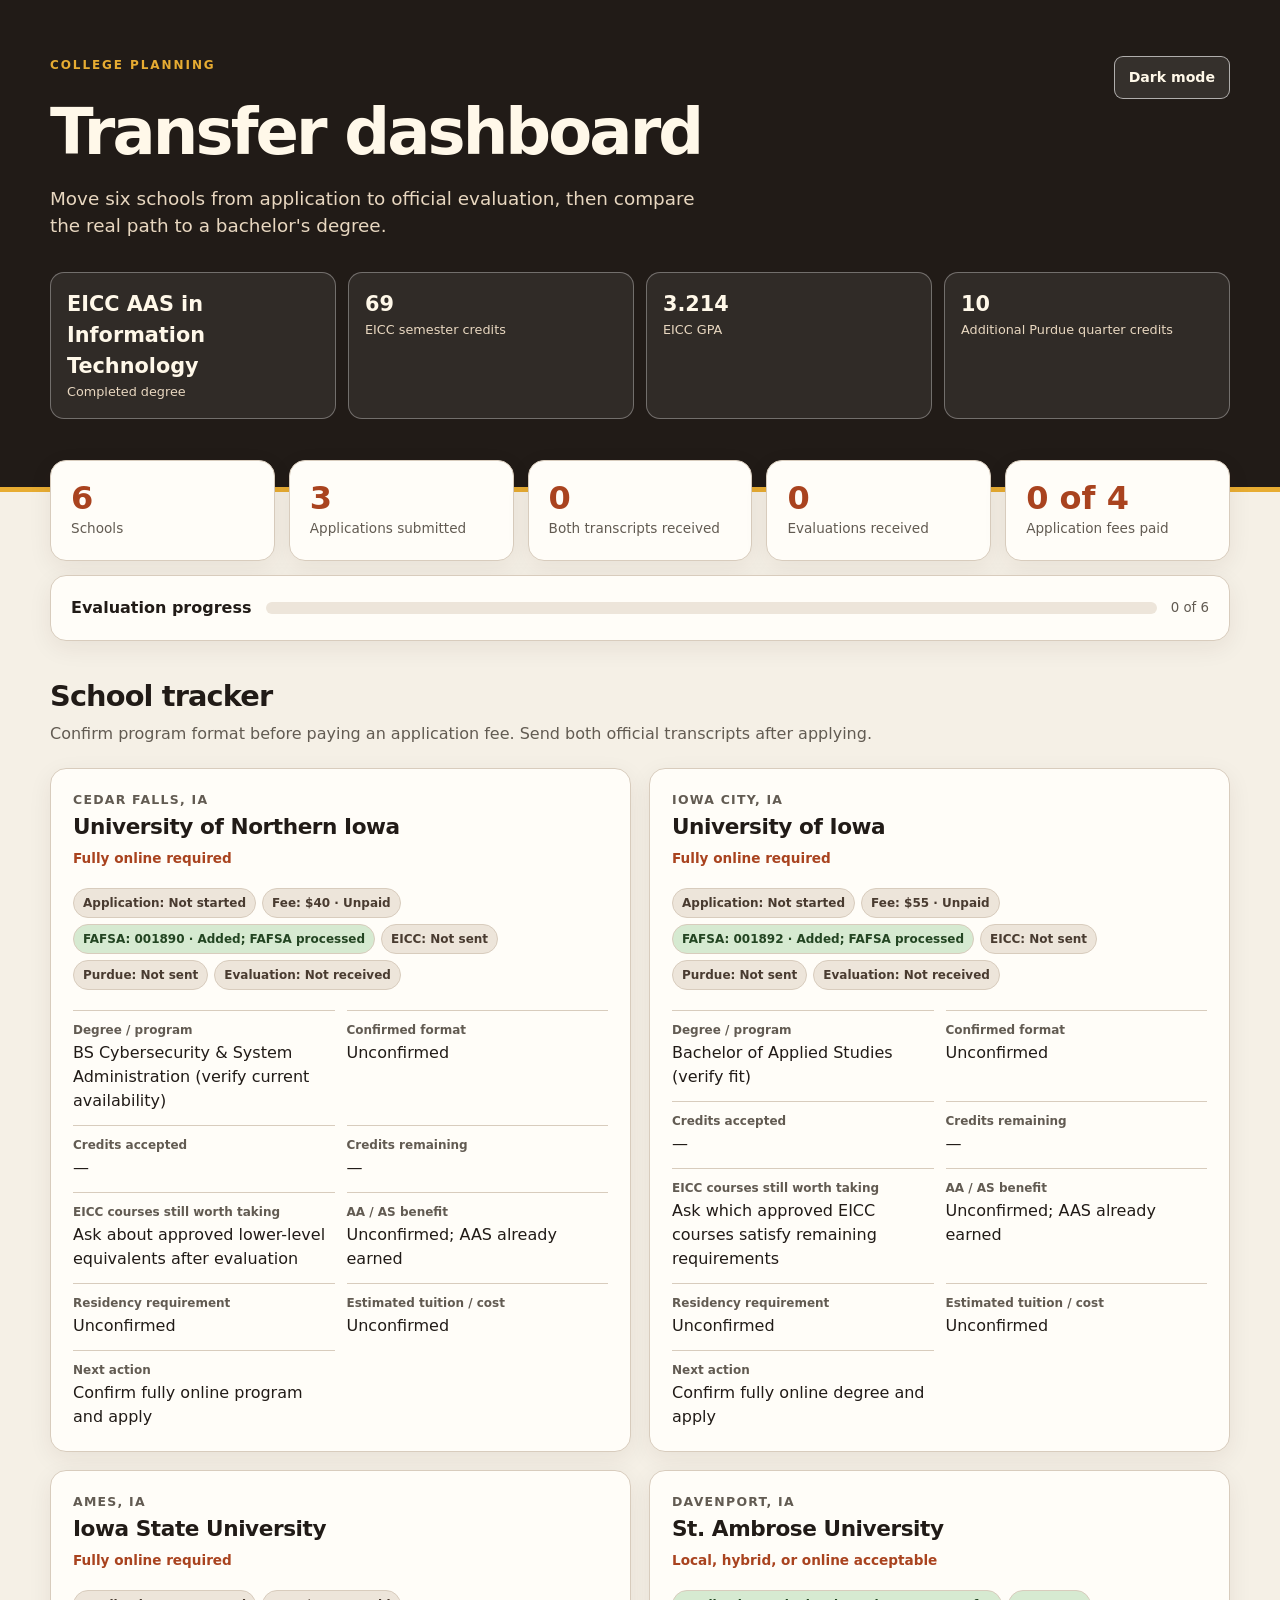
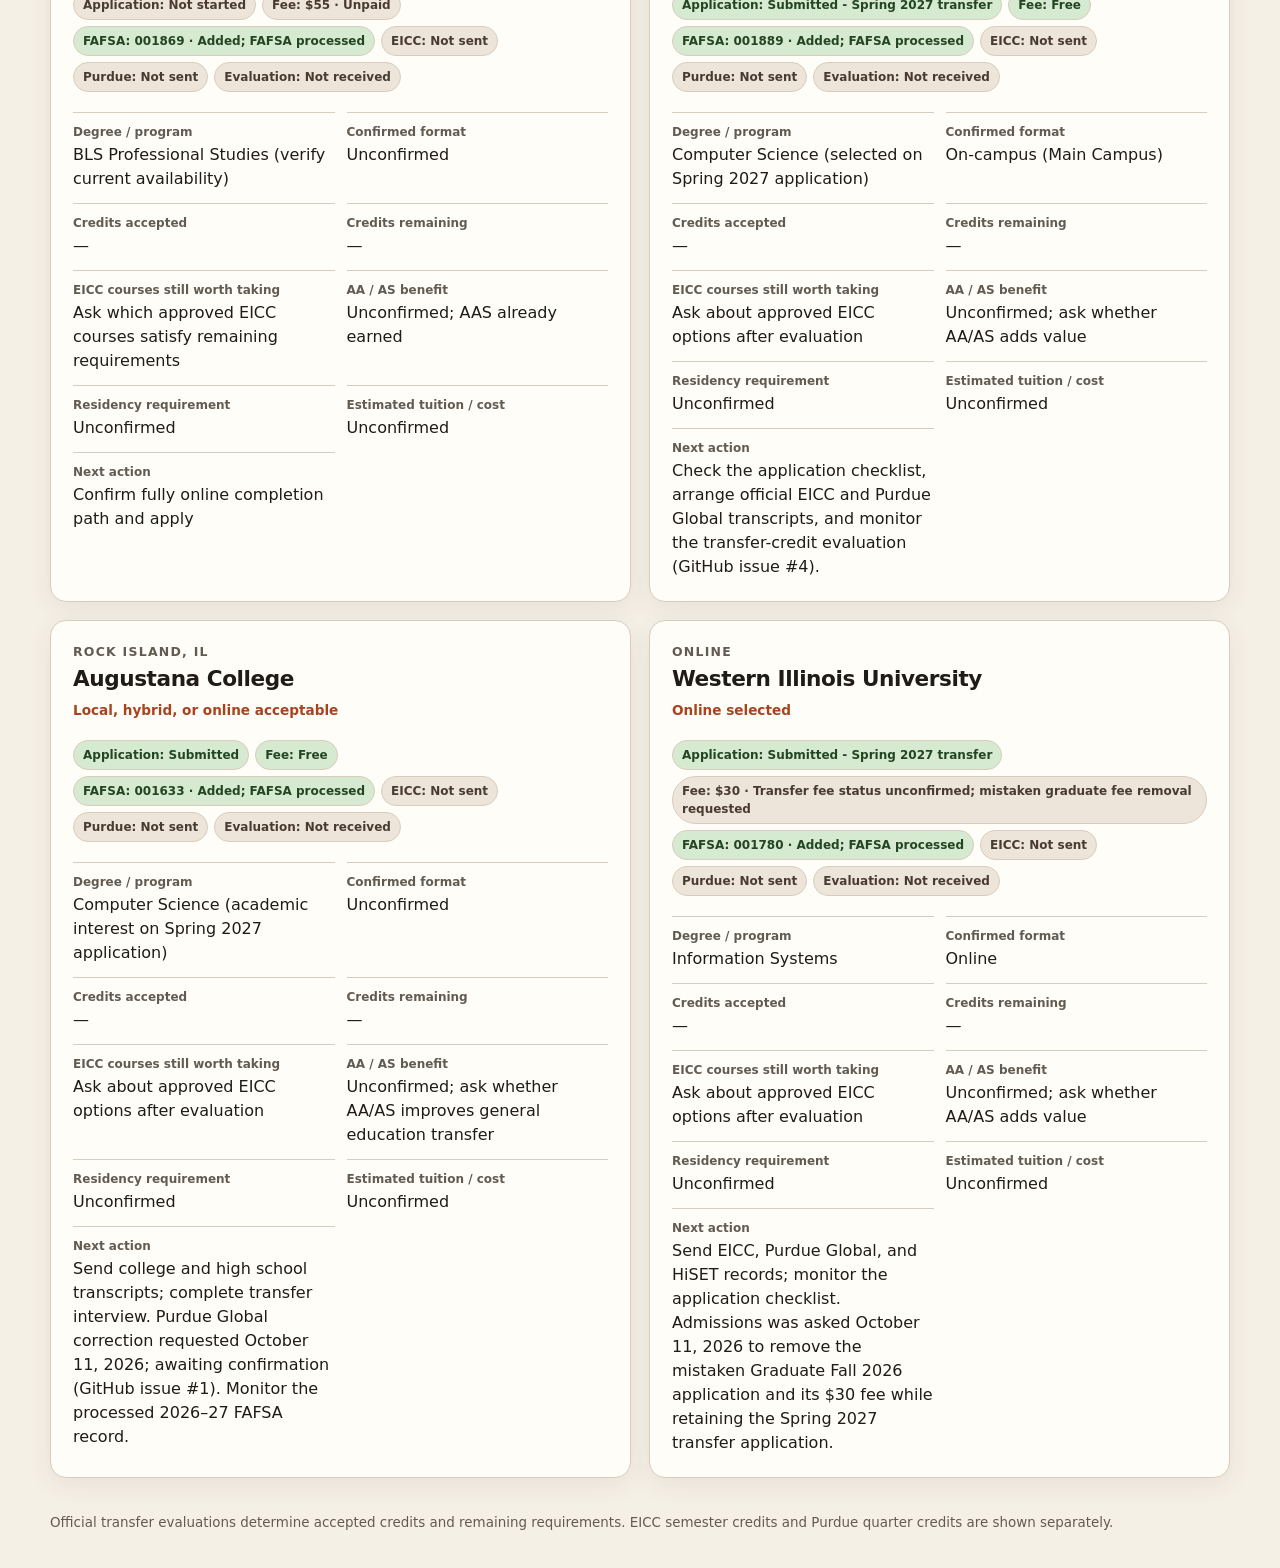
==== index.html @ b8892262 "Show every processed FAFSA badge as complete" ====
<!doctype html>
<html lang="en">
<head>
  <meta charset="utf-8">
  <meta name="viewport" content="width=device-width, initial-scale=1">
  <meta name="theme-color" content="#211b17">
  <title>College Transfer Dashboard</title>
  <script>
    try {
      const savedTheme = localStorage.getItem("college-transfer-theme");
      const dark = savedTheme ? savedTheme === "dark" : matchMedia("(prefers-color-scheme: dark)").matches;
      document.documentElement.dataset.theme = dark ? "dark" : "light";
    } catch {
      document.documentElement.dataset.theme = matchMedia("(prefers-color-scheme: dark)").matches ? "dark" : "light";
    }
  </script>
  <link rel="stylesheet" href="style.css?v=fafsa-status-1">
  <script src="app.js?v=processed-fafsa-badges-3" defer></script>
</head>
<body>
  <header class="hero">
    <div class="wrap">
      <div class="hero-top"><p class="eyebrow">College planning</p><button id="theme-toggle" class="theme-toggle" type="button" aria-label="Switch to dark mode" aria-pressed="false">Dark mode</button></div>
      <h1>Transfer dashboard</h1>
      <p class="lead">Move six schools from application to official evaluation, then compare the real path to a bachelor's degree.</p>
      <div class="baseline" id="baseline"></div>
    </div>
  </header>
  <main class="wrap">
    <section class="summary" aria-label="Progress summary" id="summary"></section>
    <section class="toolbar" aria-label="Dashboard controls">
      <div><h2>School tracker</h2><p>Confirm program format before paying an application fee. Send both official transcripts after applying.</p></div>
    </section>
    <div id="schools" class="schools" aria-live="polite"></div>
    <footer>Official transfer evaluations determine accepted credits and remaining requirements. EICC semester credits and Purdue quarter credits are shown separately.</footer>
  </main>
</body>
</html>
---- style.css ----
:root{
  font-family:Inter,ui-sans-serif,system-ui,-apple-system,BlinkMacSystemFont,"Segoe UI",sans-serif;
  line-height:1.5;color-scheme:light;
  --page:#f5f0e6;--surface:#fffdf8;--ink:#211b17;--muted:#625b52;--line:#d8ccbd;
  --hero:#211b17;--hero-text:#fff8e9;--hero-muted:#e8d7c0;
  --accent:#a9431f;--accent-text:#fff;--highlight:#e7ac32;
  --badge:#ede5da;--badge-text:#493b30;--done:#d6ead1;--done-text:#234522;
  --shadow:0 7px 24px #35211112;
  background:var(--page);color:var(--ink)
}
html[data-theme="dark"]{
  color-scheme:dark;
  --page:#171411;--surface:#28221c;--ink:#fff2db;--muted:#d2bfa5;--line:#5a4939;
  --hero:#100e0c;--hero-text:#fff3d9;--hero-muted:#e2c9a5;
  --accent:#f0a04e;--accent-text:#1b120b;--highlight:#ffc650;
  --badge:#4a3b2e;--badge-text:#f5ddbd;--done:#375535;--done-text:#e3f9d6;
  --shadow:0 7px 24px #0005
}
*{box-sizing:border-box}
body{margin:0}
.wrap{width:min(1180px,calc(100% - 40px));margin:auto}
.hero{background:var(--hero);color:var(--hero-text);padding:56px 0 68px;border-bottom:5px solid var(--highlight)}
.hero-top{display:flex;align-items:start;justify-content:space-between;gap:16px}
.eyebrow{text-transform:uppercase;letter-spacing:.16em;font-size:.75rem;font-weight:800;color:var(--highlight);margin:0 0 10px}
h1{font-size:clamp(2.4rem,5vw,4.3rem);line-height:1.05;letter-spacing:-.045em;margin:0}
.lead{max-width:680px;font-size:1.15rem;color:var(--hero-muted)}
.baseline{display:grid;grid-template-columns:repeat(4,1fr);gap:12px;margin-top:32px}
.baseline>div{border:1px solid #ffffff52;border-radius:14px;padding:16px;background:#ffffff12}
.baseline strong,.baseline span{display:block}
.baseline strong{font-size:1.3rem}
.baseline span{font-size:.8rem;color:var(--hero-muted)}
button{border:0;border-radius:9px;background:var(--accent);color:var(--accent-text);padding:10px 14px;font:inherit;font-size:.88rem;font-weight:700;cursor:pointer}
button:hover{filter:brightness(1.12)}
button:focus-visible{outline:3px solid var(--highlight);outline-offset:3px}
.theme-toggle{border:1px solid #ffffff9c;background:#ffffff18;color:var(--hero-text);white-space:nowrap}
.summary{display:grid;grid-template-columns:repeat(5,1fr);gap:14px;margin:-32px 0 34px;position:relative}
.stat,.progress,.card{background:var(--surface);border:1px solid var(--line);border-radius:16px;box-shadow:var(--shadow)}
.stat,.progress{padding:20px}
.stat strong{display:block;font-size:2rem;line-height:1.1;color:var(--accent)}
.stat span{font-size:.85rem;color:var(--muted)}
.progress{grid-column:1/-1;display:flex;gap:14px;align-items:center}
.progress>span{font-weight:700;white-space:nowrap}
.progress div{flex:1;height:12px;border-radius:99px;background:var(--badge);overflow:hidden}
.progress i{display:block;height:100%;background:var(--accent);border-radius:99px}
.progress small{color:var(--muted)}
.toolbar{margin-bottom:22px}
h2{font-size:1.8rem;letter-spacing:-.03em;margin:0}
.toolbar p{color:var(--muted);margin:4px 0 0}
.schools{display:grid;grid-template-columns:repeat(2,minmax(0,1fr));gap:18px}
.card{padding:22px;min-width:0}
.location{font-size:.78rem;text-transform:uppercase;letter-spacing:.1em;color:var(--muted);font-weight:800;margin:0 0 4px}
h3{font-size:1.35rem;line-height:1.2;margin:0;letter-spacing:-.02em}
.requirement{color:var(--accent);font-weight:800;font-size:.85rem;margin:8px 0 0}
.badges{display:flex;flex-wrap:wrap;gap:6px;margin:20px 0}
.badge{border-radius:99px;padding:5px 9px;font-size:.75rem;font-weight:700;border:1px solid var(--line)}
.badge.pending{background:var(--badge);color:var(--badge-text)}
.badge.done{background:var(--done);color:var(--done-text)}
.details{display:grid;grid-template-columns:repeat(2,minmax(0,1fr));gap:12px;margin:0}
.details div{min-width:0;border-top:1px solid var(--line);padding-top:10px}
dt{font-size:.75rem;color:var(--muted);font-weight:700}
dd{margin:2px 0 0;overflow-wrap:anywhere}
footer{padding:35px 0;color:var(--muted);font-size:.84rem}
@media(max-width:800px){.baseline,.summary{grid-template-columns:repeat(2,1fr)}.schools{grid-template-columns:1fr}}
@media(max-width:520px){.wrap{width:min(100% - 28px,1180px)}.hero{padding:40px 0 60px}.baseline,.details{grid-template-columns:1fr 1fr}.baseline>div{padding:12px}.baseline strong{font-size:1rem}.progress{flex-wrap:wrap}.progress div{flex-basis:100%;order:2}.stat{padding:14px}}
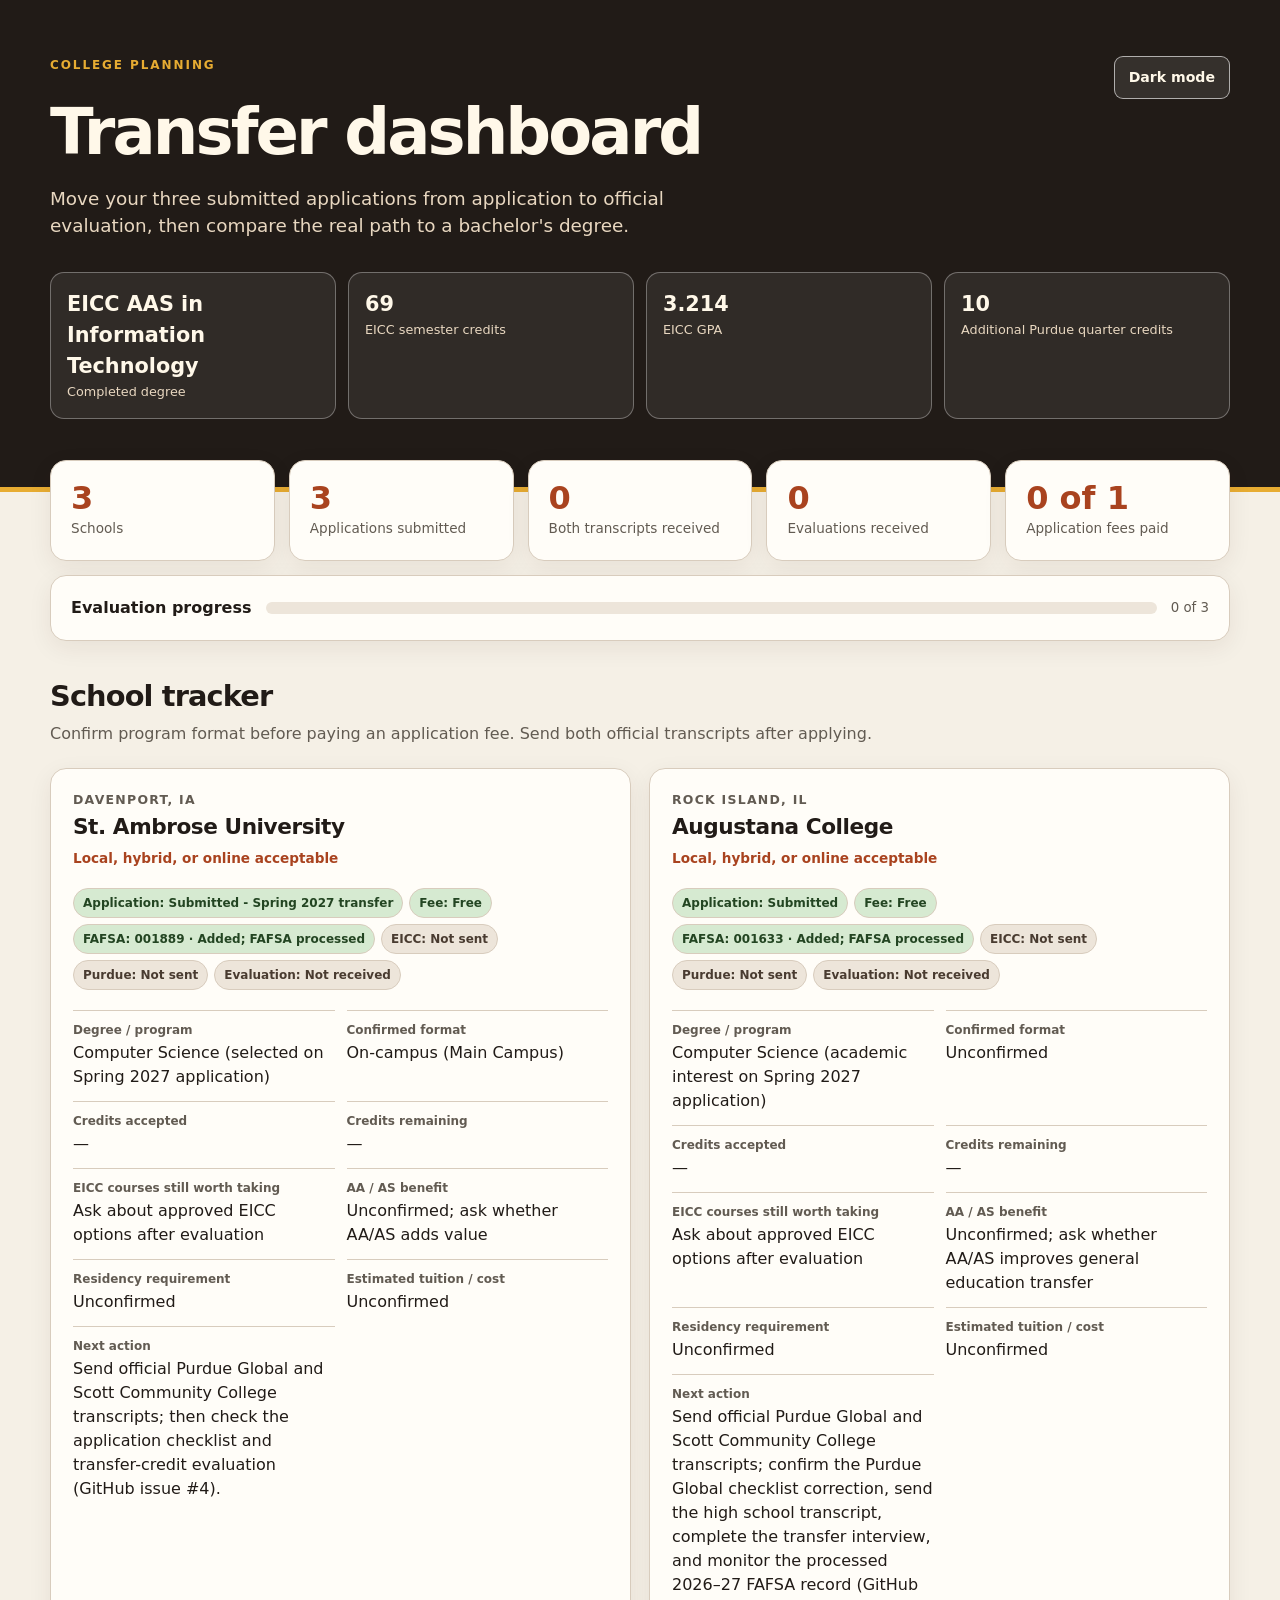
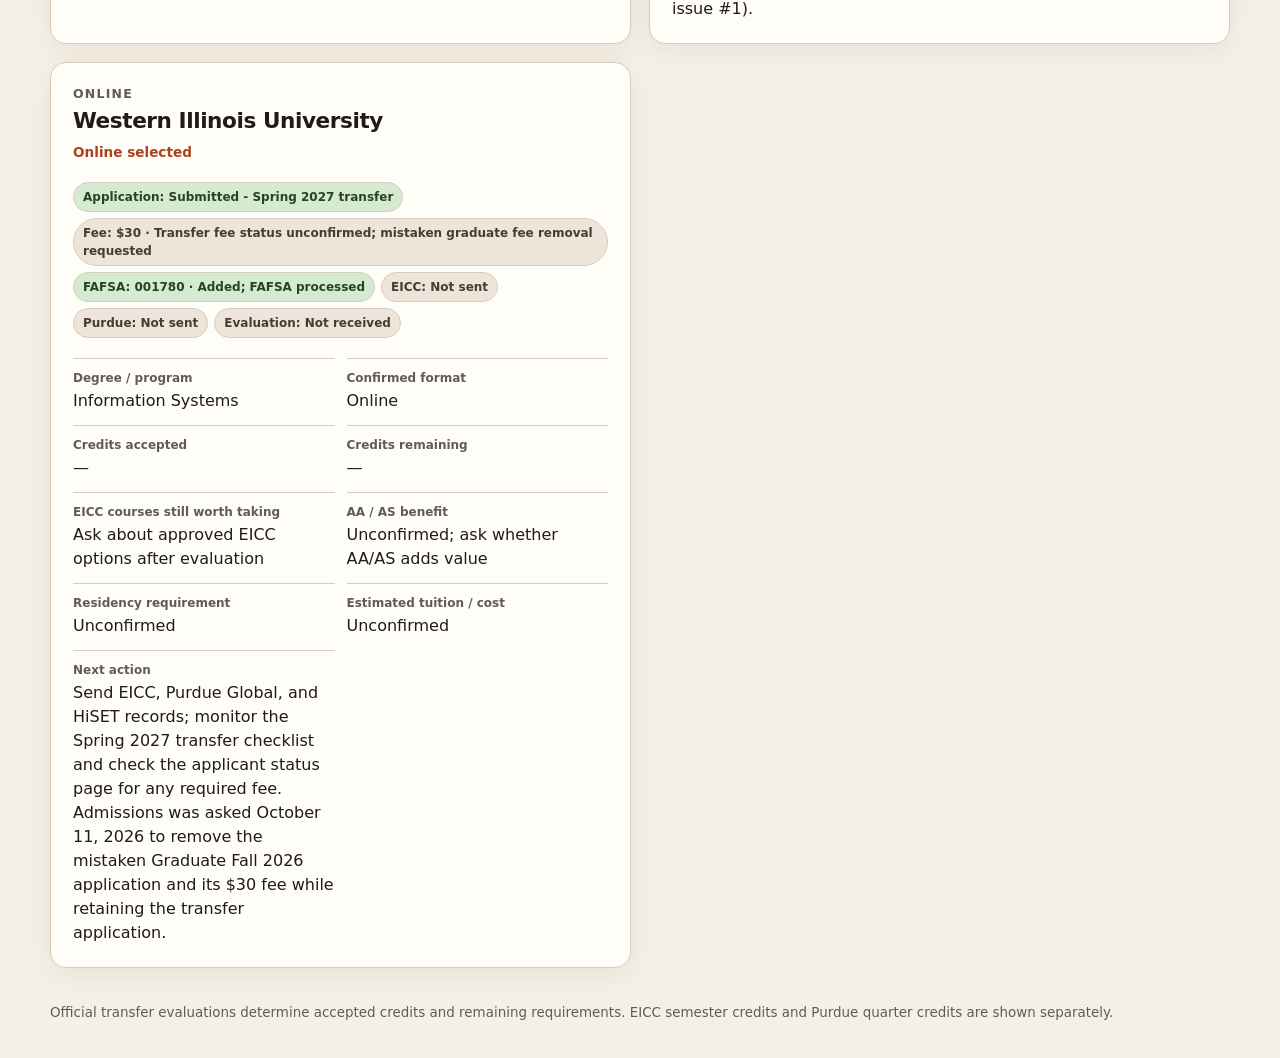
==== commit 503d80c1: "Focus dashboard on submitted applications" ====
--- a/index.html
+++ b/index.html
@@ -22,7 +22,7 @@
     <div class="wrap">
       <div class="hero-top"><p class="eyebrow">College planning</p><button id="theme-toggle" class="theme-toggle" type="button" aria-label="Switch to dark mode" aria-pressed="false">Dark mode</button></div>
       <h1>Transfer dashboard</h1>
-      <p class="lead">Move six schools from application to official evaluation, then compare the real path to a bachelor's degree.</p>
+      <p class="lead">Move your three submitted applications from application to official evaluation, then compare the real path to a bachelor's degree.</p>
       <div class="baseline" id="baseline"></div>
     </div>
   </header>
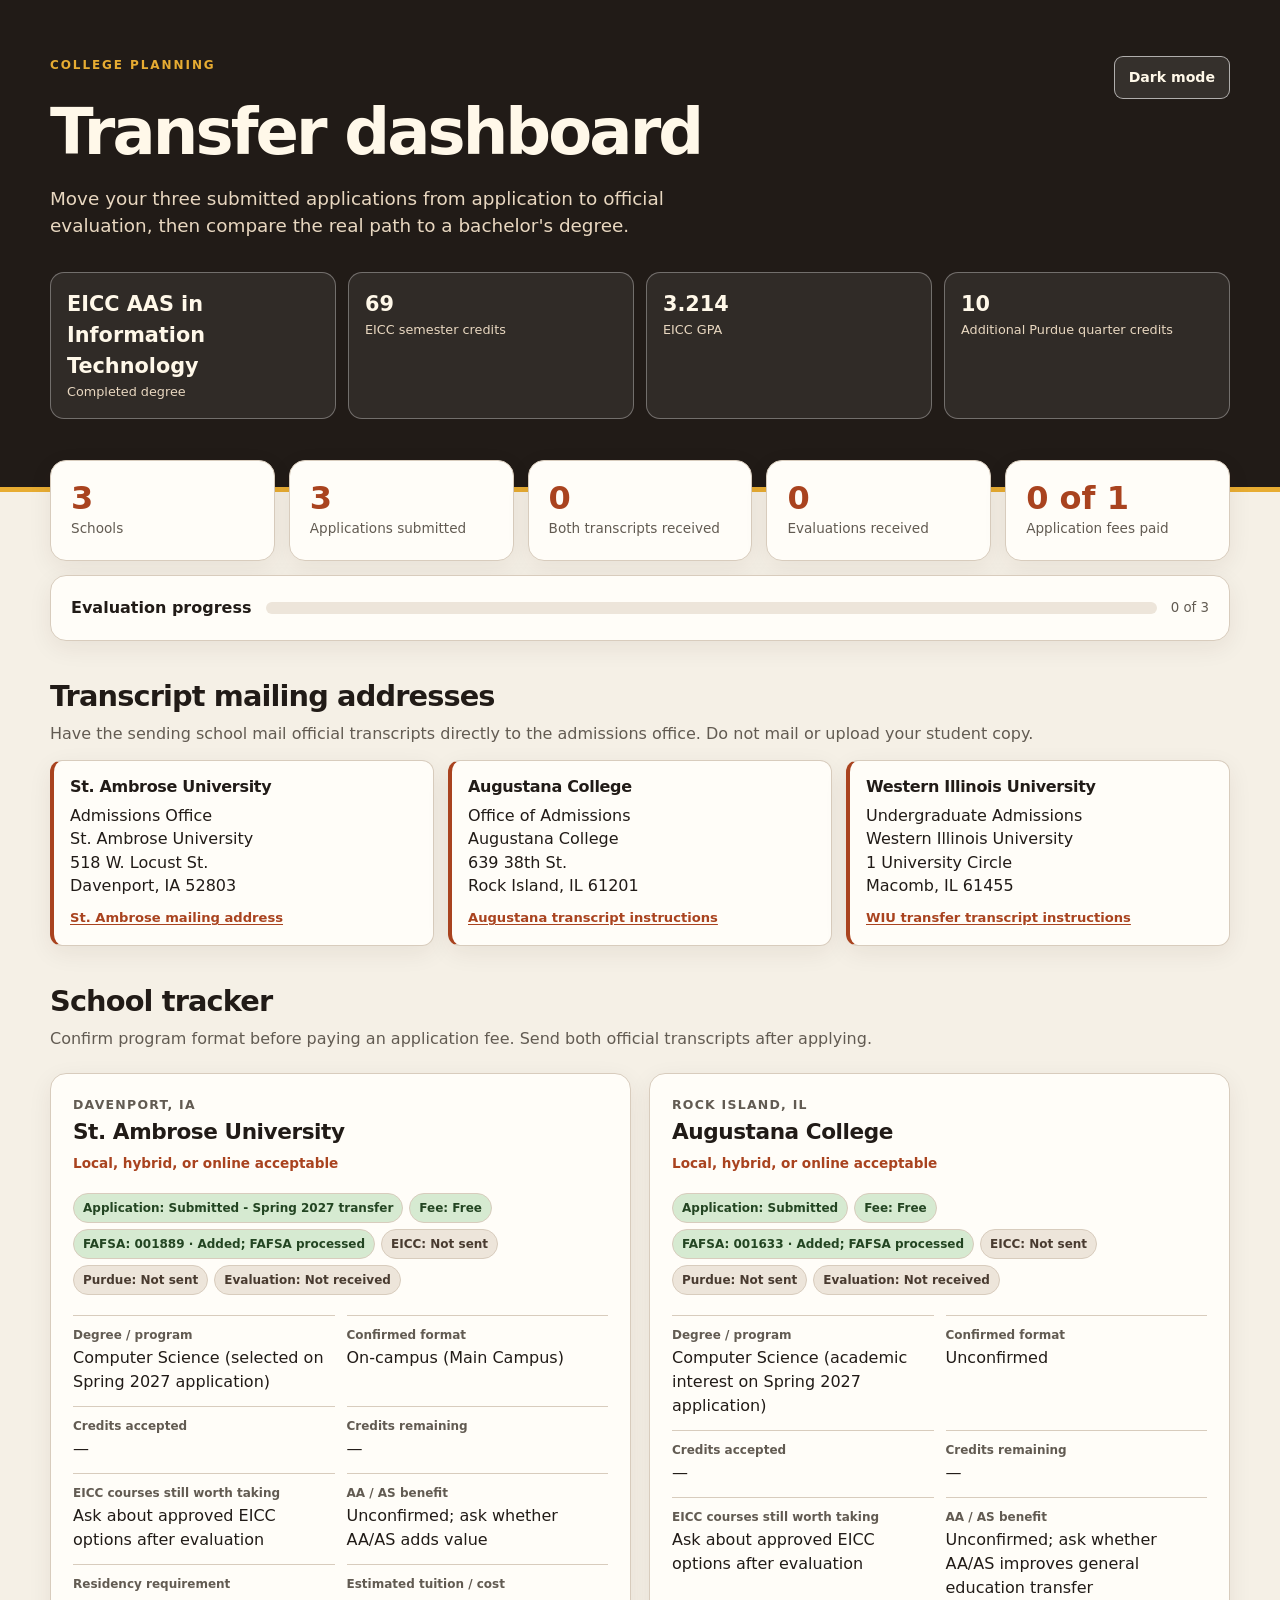
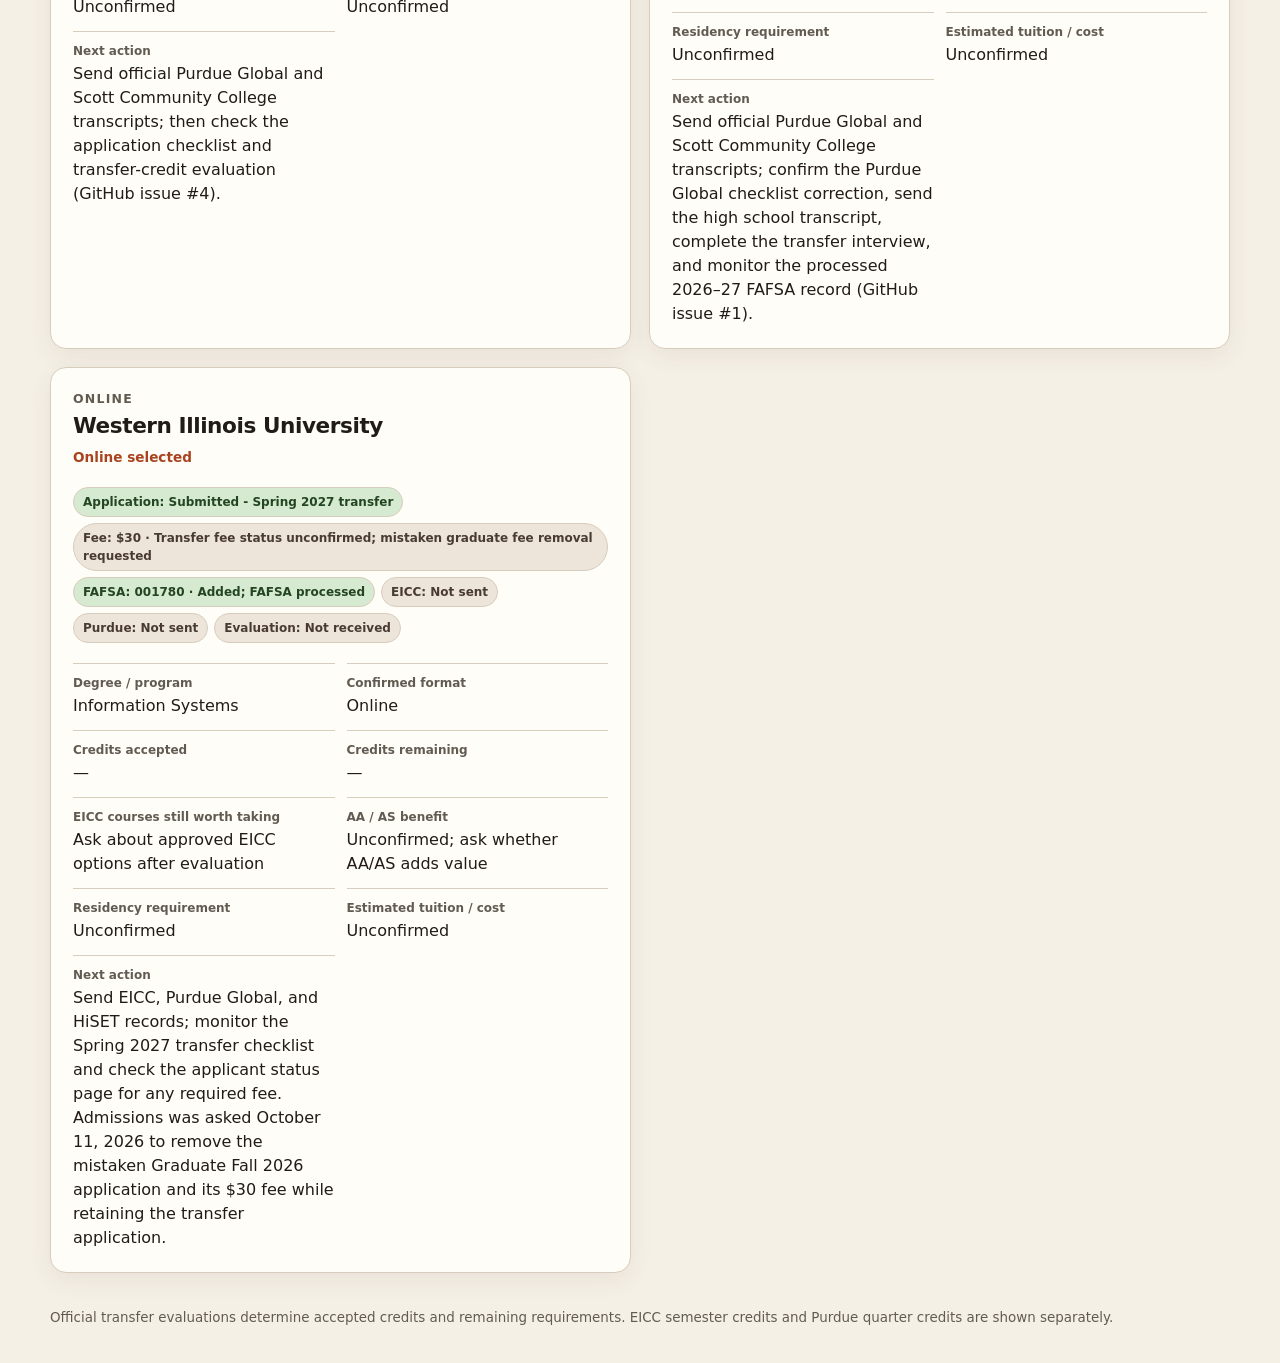
==== commit b2ce7793: "Show transcript mailing addresses on dashboard" ====
--- a/index.html
+++ b/index.html
@@ -14,8 +14,8 @@
       document.documentElement.dataset.theme = matchMedia("(prefers-color-scheme: dark)").matches ? "dark" : "light";
     }
   </script>
-  <link rel="stylesheet" href="style.css?v=fafsa-status-1">
-  <script src="app.js?v=processed-fafsa-badges-3" defer></script>
+  <link rel="stylesheet" href="style.css?v=transcript-addresses-1">
+  <script src="app.js?v=transcript-addresses-1" defer></script>
 </head>
 <body>
   <header class="hero">
@@ -28,6 +28,10 @@
   </header>
   <main class="wrap">
     <section class="summary" aria-label="Progress summary" id="summary"></section>
+    <section class="address-section" aria-labelledby="transcript-addresses-heading">
+      <div class="section-heading"><h2 id="transcript-addresses-heading">Transcript mailing addresses</h2><p>Have the sending school mail official transcripts directly to the admissions office. Do not mail or upload your student copy.</p></div>
+      <div id="transcript-addresses" class="address-grid"></div>
+    </section>
     <section class="toolbar" aria-label="Dashboard controls">
       <div><h2>School tracker</h2><p>Confirm program format before paying an application fee. Send both official transcripts after applying.</p></div>
     </section>
--- a/style.css
+++ b/style.css
@@ -43,6 +43,14 @@
 .progress div{flex:1;height:12px;border-radius:99px;background:var(--badge);overflow:hidden}
 .progress i{display:block;height:100%;background:var(--accent);border-radius:99px}
 .progress small{color:var(--muted)}
+.address-section{margin:0 0 34px}
+.section-heading{margin-bottom:14px}
+.section-heading p{color:var(--muted);margin:4px 0 0}
+.address-grid{display:grid;grid-template-columns:repeat(3,minmax(0,1fr));gap:14px}
+.address-card{background:var(--surface);border:1px solid var(--line);border-left:4px solid var(--accent);border-radius:12px;padding:16px;box-shadow:var(--shadow);min-width:0}
+.address-card h3{font-size:1rem;margin-bottom:8px}
+.address-card address{font-style:normal;line-height:1.45;margin-bottom:8px}
+.address-card a{font-size:.82rem;font-weight:700;color:var(--accent);text-underline-offset:2px}
 .toolbar{margin-bottom:22px}
 h2{font-size:1.8rem;letter-spacing:-.03em;margin:0}
 .toolbar p{color:var(--muted);margin:4px 0 0}
@@ -60,5 +68,5 @@
 dt{font-size:.75rem;color:var(--muted);font-weight:700}
 dd{margin:2px 0 0;overflow-wrap:anywhere}
 footer{padding:35px 0;color:var(--muted);font-size:.84rem}
-@media(max-width:800px){.baseline,.summary{grid-template-columns:repeat(2,1fr)}.schools{grid-template-columns:1fr}}
+@media(max-width:800px){.baseline,.summary{grid-template-columns:repeat(2,1fr)}.schools{grid-template-columns:1fr}.address-grid{grid-template-columns:1fr}}
 @media(max-width:520px){.wrap{width:min(100% - 28px,1180px)}.hero{padding:40px 0 60px}.baseline,.details{grid-template-columns:1fr 1fr}.baseline>div{padding:12px}.baseline strong{font-size:1rem}.progress{flex-wrap:wrap}.progress div{flex-basis:100%;order:2}.stat{padding:14px}}
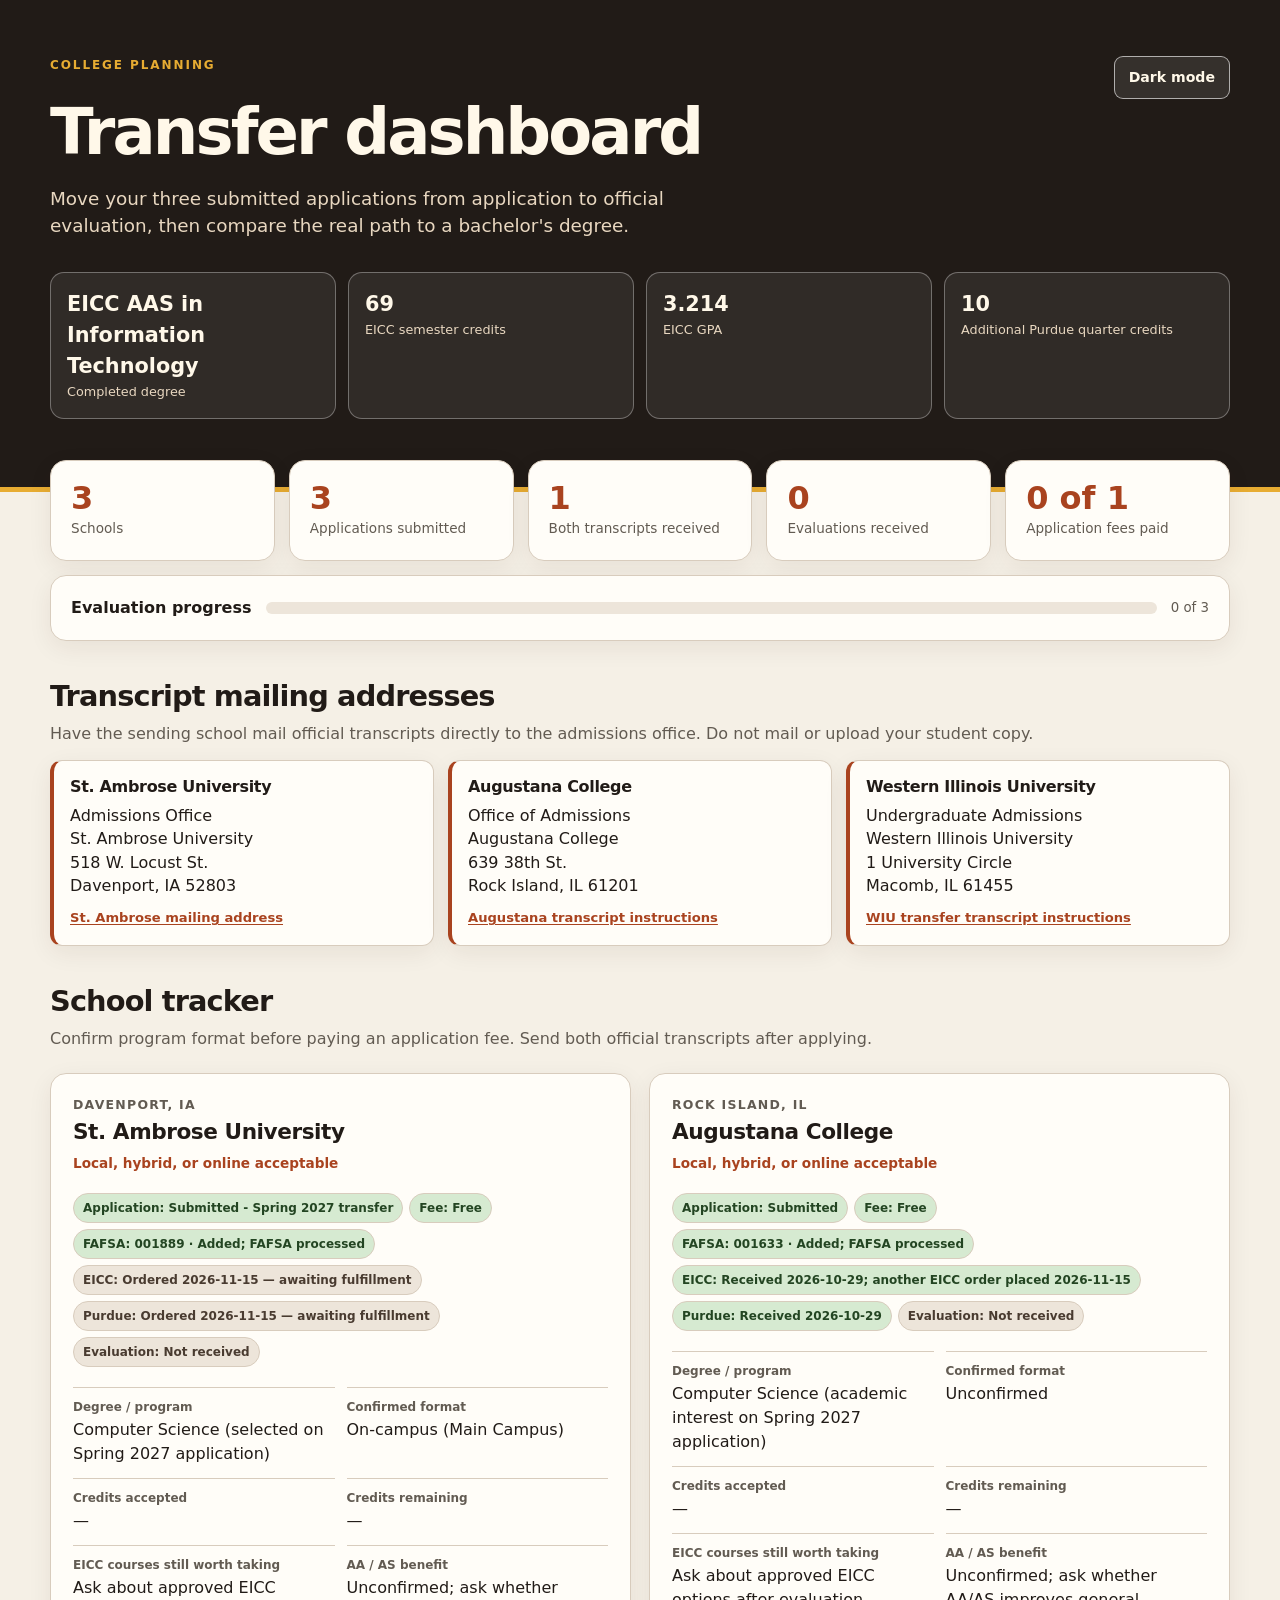
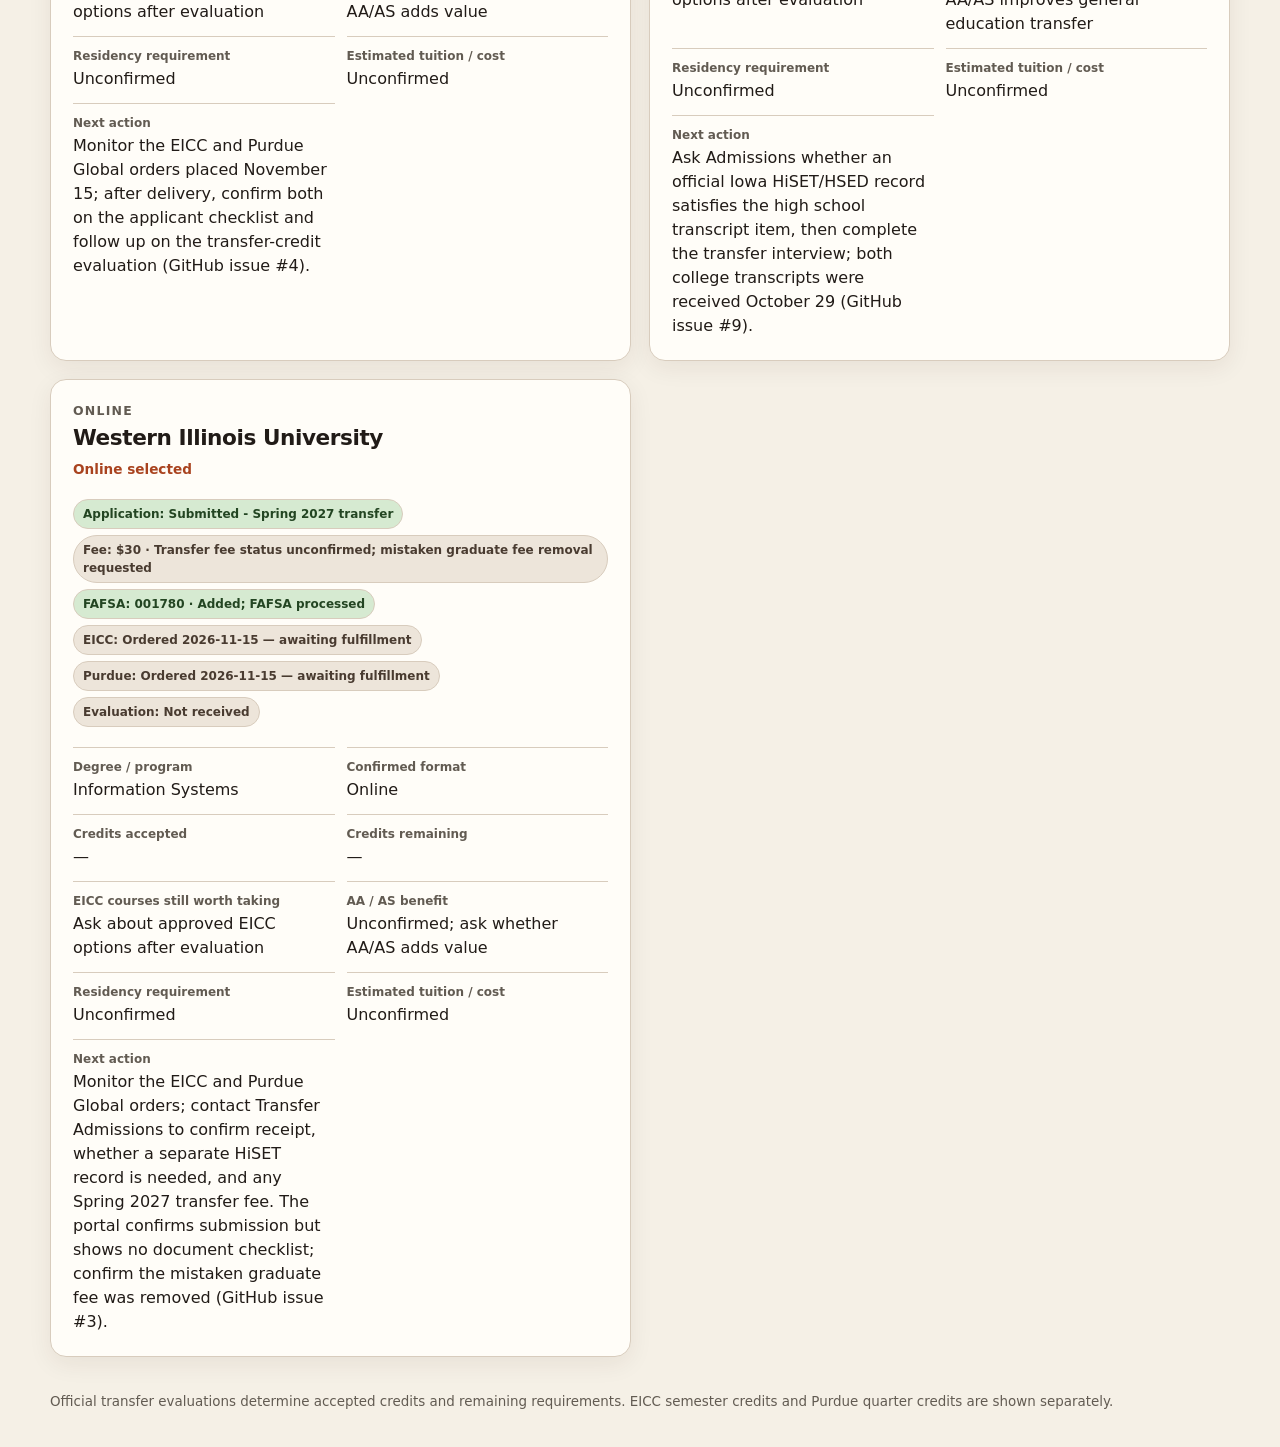
==== commit c7635645: "Refresh dashboard transcript status cache" ====
--- a/index.html
+++ b/index.html
@@ -15,7 +15,7 @@
     }
   </script>
   <link rel="stylesheet" href="style.css?v=transcript-addresses-1">
-  <script src="app.js?v=transcript-addresses-1" defer></script>
+  <script src="app.js?v=transcript-delivery-2026-11-15" defer></script>
 </head>
 <body>
   <header class="hero">
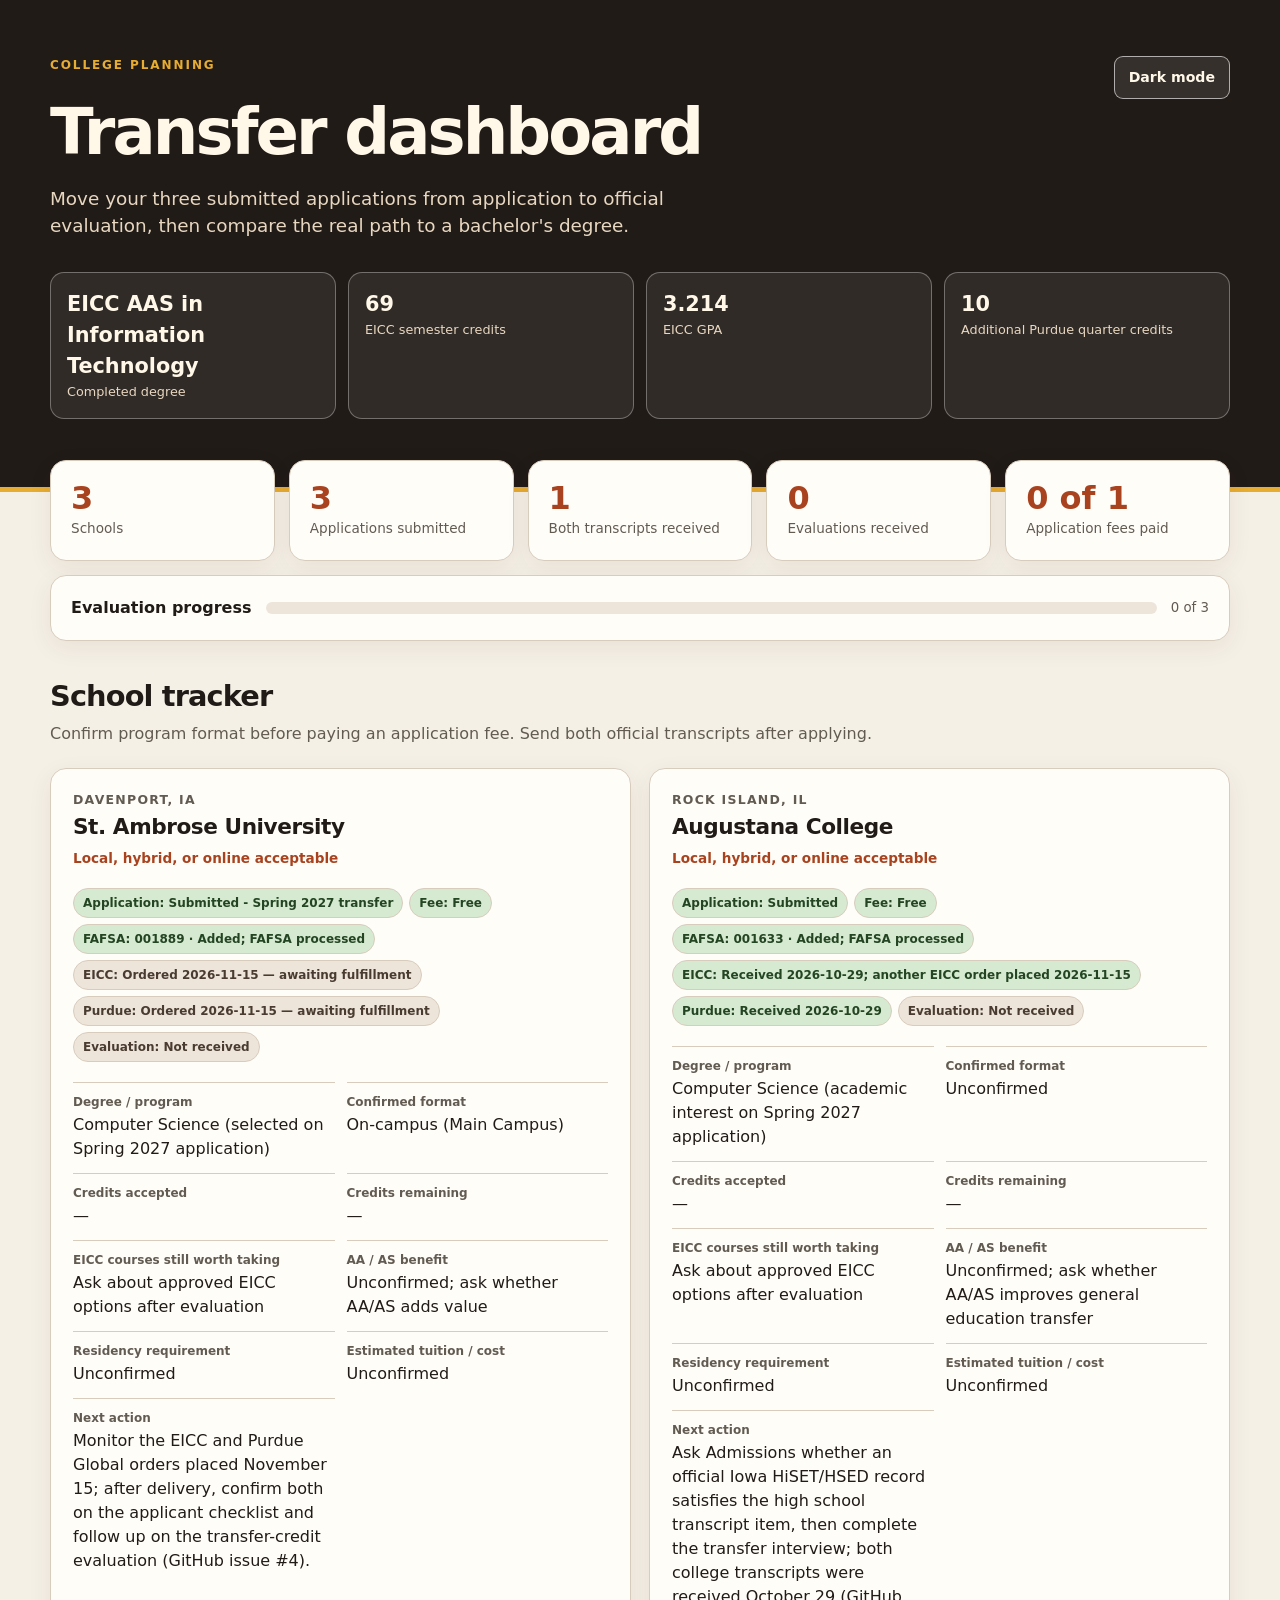
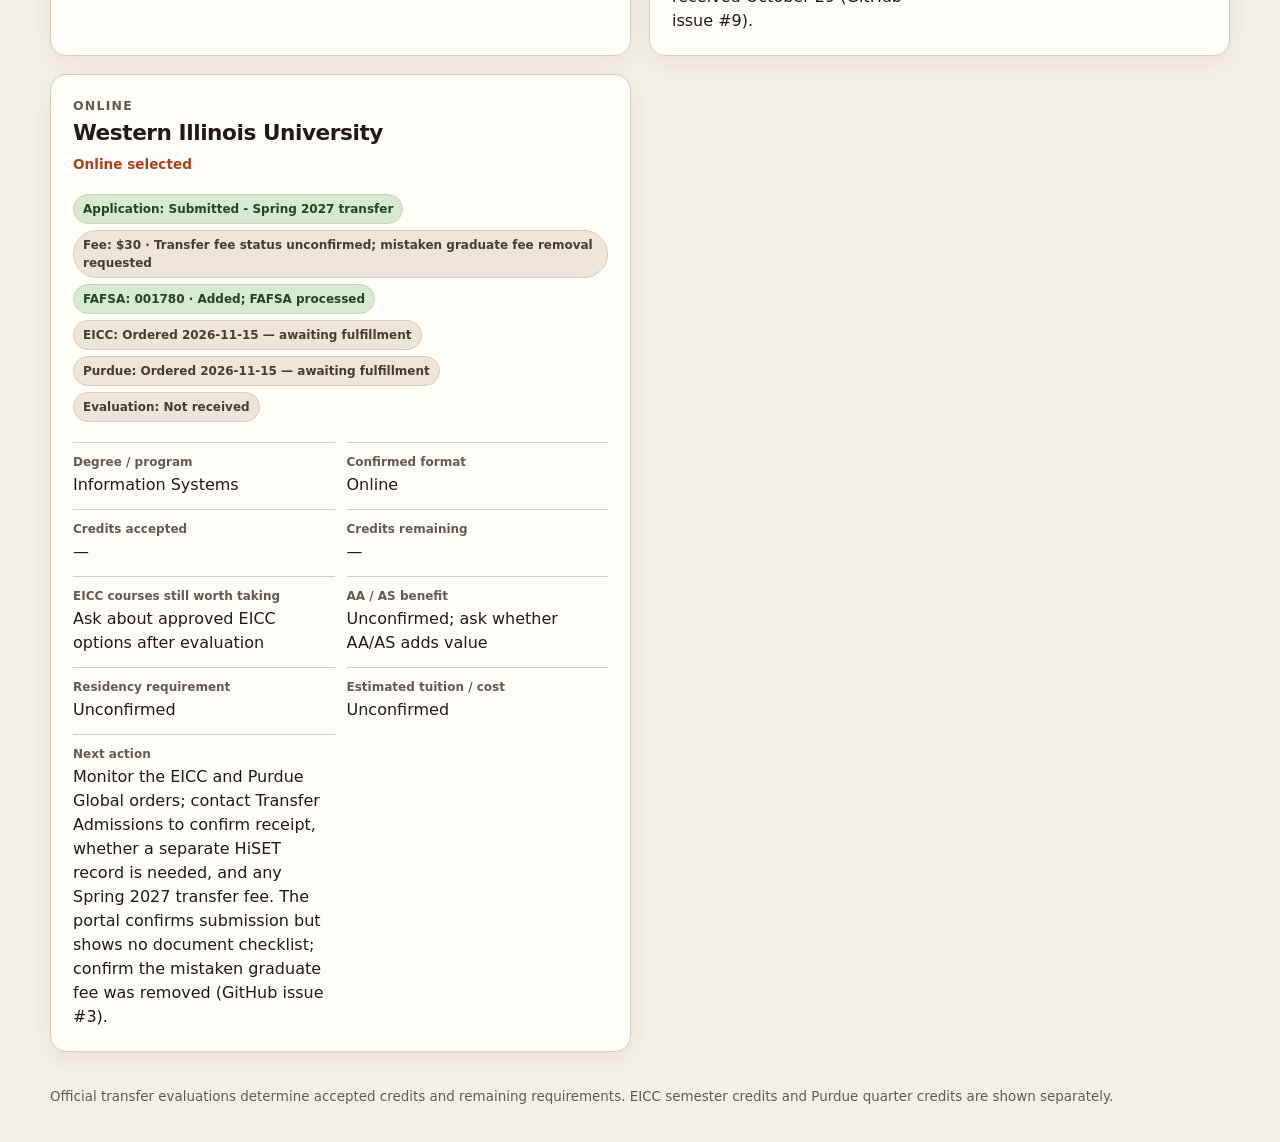
==== commit f3a6f94f: "Remove transcript mailing information from dashboard" ====
--- a/index.html
+++ b/index.html
@@ -14,8 +14,8 @@
       document.documentElement.dataset.theme = matchMedia("(prefers-color-scheme: dark)").matches ? "dark" : "light";
     }
   </script>
-  <link rel="stylesheet" href="style.css?v=transcript-addresses-1">
-  <script src="app.js?v=transcript-delivery-2026-11-15" defer></script>
+  <link rel="stylesheet" href="style.css?v=transcript-shipping-removed-2026-11-15">
+  <script src="app.js?v=transcript-shipping-removed-2026-11-15" defer></script>
 </head>
 <body>
   <header class="hero">
@@ -28,10 +28,6 @@
   </header>
   <main class="wrap">
     <section class="summary" aria-label="Progress summary" id="summary"></section>
-    <section class="address-section" aria-labelledby="transcript-addresses-heading">
-      <div class="section-heading"><h2 id="transcript-addresses-heading">Transcript mailing addresses</h2><p>Have the sending school mail official transcripts directly to the admissions office. Do not mail or upload your student copy.</p></div>
-      <div id="transcript-addresses" class="address-grid"></div>
-    </section>
     <section class="toolbar" aria-label="Dashboard controls">
       <div><h2>School tracker</h2><p>Confirm program format before paying an application fee. Send both official transcripts after applying.</p></div>
     </section>
--- a/style.css
+++ b/style.css
@@ -43,14 +43,8 @@
 .progress div{flex:1;height:12px;border-radius:99px;background:var(--badge);overflow:hidden}
 .progress i{display:block;height:100%;background:var(--accent);border-radius:99px}
 .progress small{color:var(--muted)}
-.address-section{margin:0 0 34px}
 .section-heading{margin-bottom:14px}
 .section-heading p{color:var(--muted);margin:4px 0 0}
-.address-grid{display:grid;grid-template-columns:repeat(3,minmax(0,1fr));gap:14px}
-.address-card{background:var(--surface);border:1px solid var(--line);border-left:4px solid var(--accent);border-radius:12px;padding:16px;box-shadow:var(--shadow);min-width:0}
-.address-card h3{font-size:1rem;margin-bottom:8px}
-.address-card address{font-style:normal;line-height:1.45;margin-bottom:8px}
-.address-card a{font-size:.82rem;font-weight:700;color:var(--accent);text-underline-offset:2px}
 .toolbar{margin-bottom:22px}
 h2{font-size:1.8rem;letter-spacing:-.03em;margin:0}
 .toolbar p{color:var(--muted);margin:4px 0 0}
@@ -68,5 +62,5 @@
 dt{font-size:.75rem;color:var(--muted);font-weight:700}
 dd{margin:2px 0 0;overflow-wrap:anywhere}
 footer{padding:35px 0;color:var(--muted);font-size:.84rem}
-@media(max-width:800px){.baseline,.summary{grid-template-columns:repeat(2,1fr)}.schools{grid-template-columns:1fr}.address-grid{grid-template-columns:1fr}}
+@media(max-width:800px){.baseline,.summary{grid-template-columns:repeat(2,1fr)}.schools{grid-template-columns:1fr}}
 @media(max-width:520px){.wrap{width:min(100% - 28px,1180px)}.hero{padding:40px 0 60px}.baseline,.details{grid-template-columns:1fr 1fr}.baseline>div{padding:12px}.baseline strong{font-size:1rem}.progress{flex-wrap:wrap}.progress div{flex-basis:100%;order:2}.stat{padding:14px}}
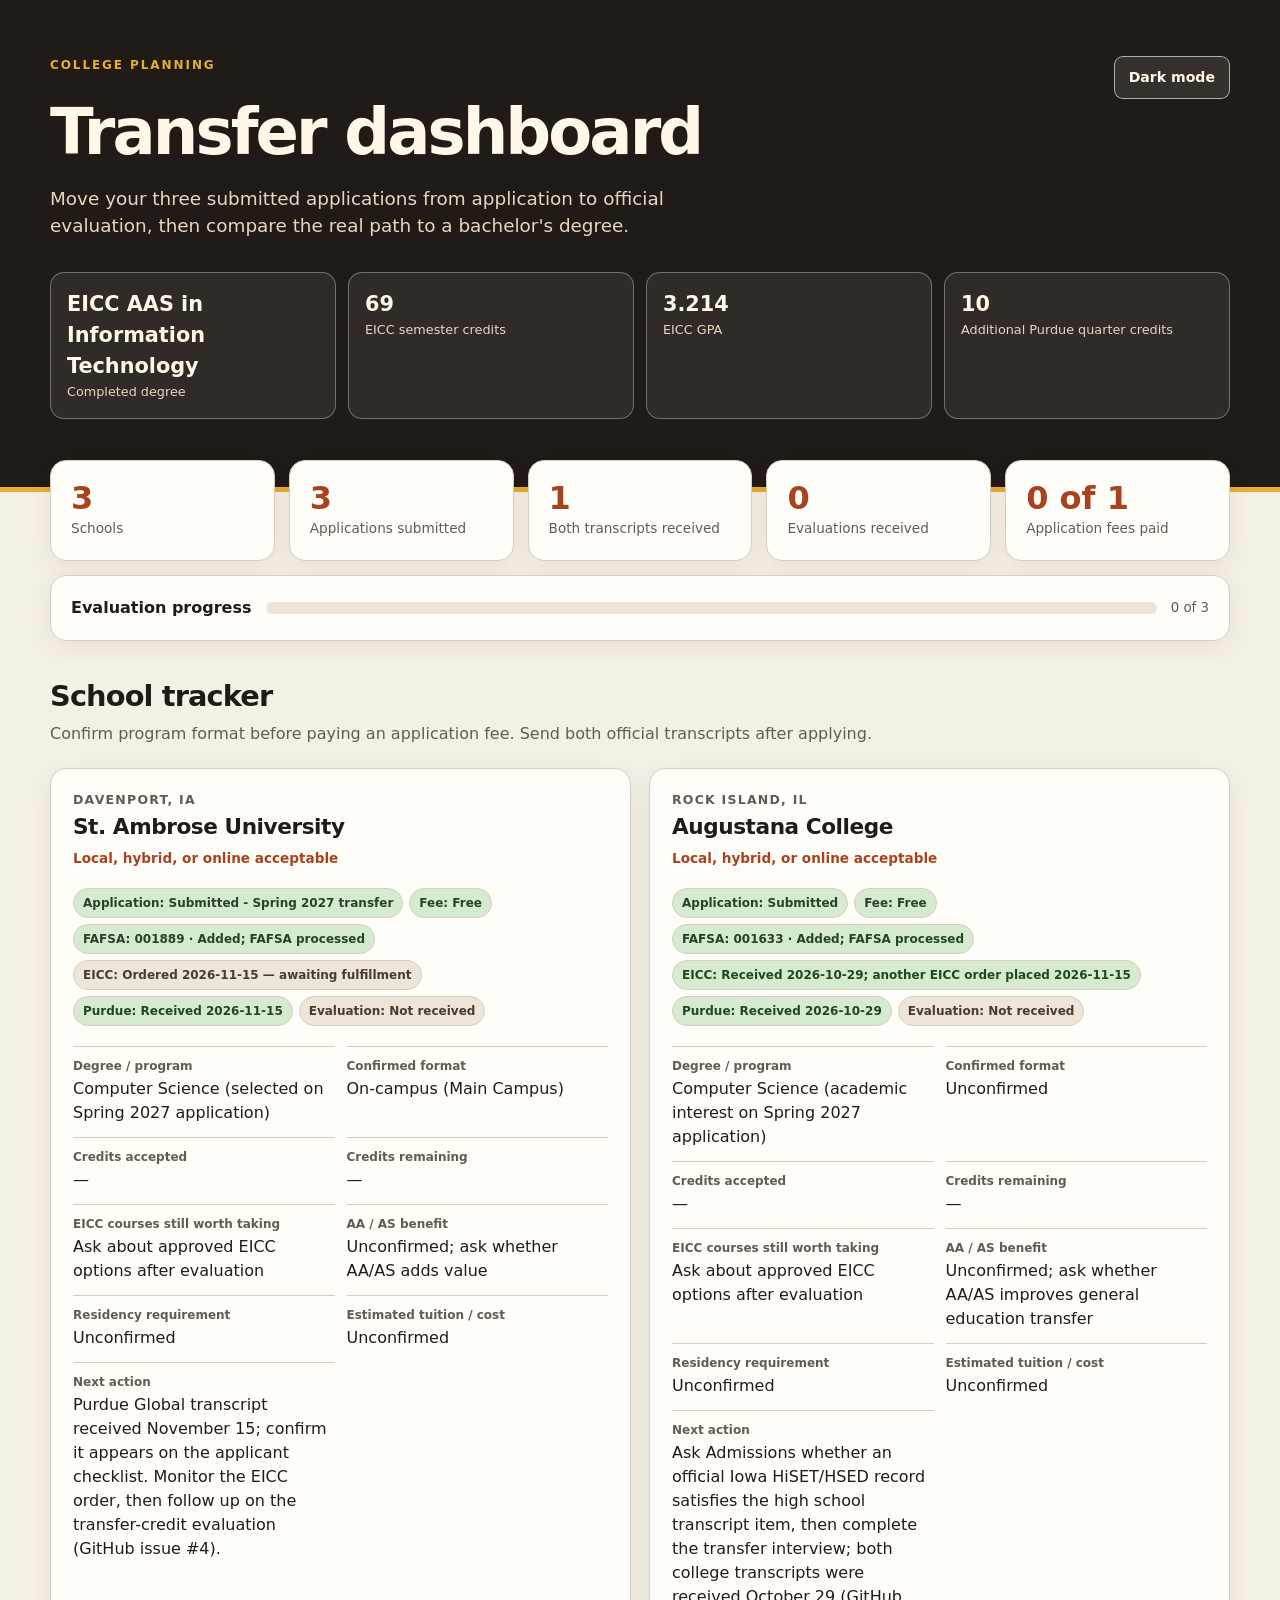
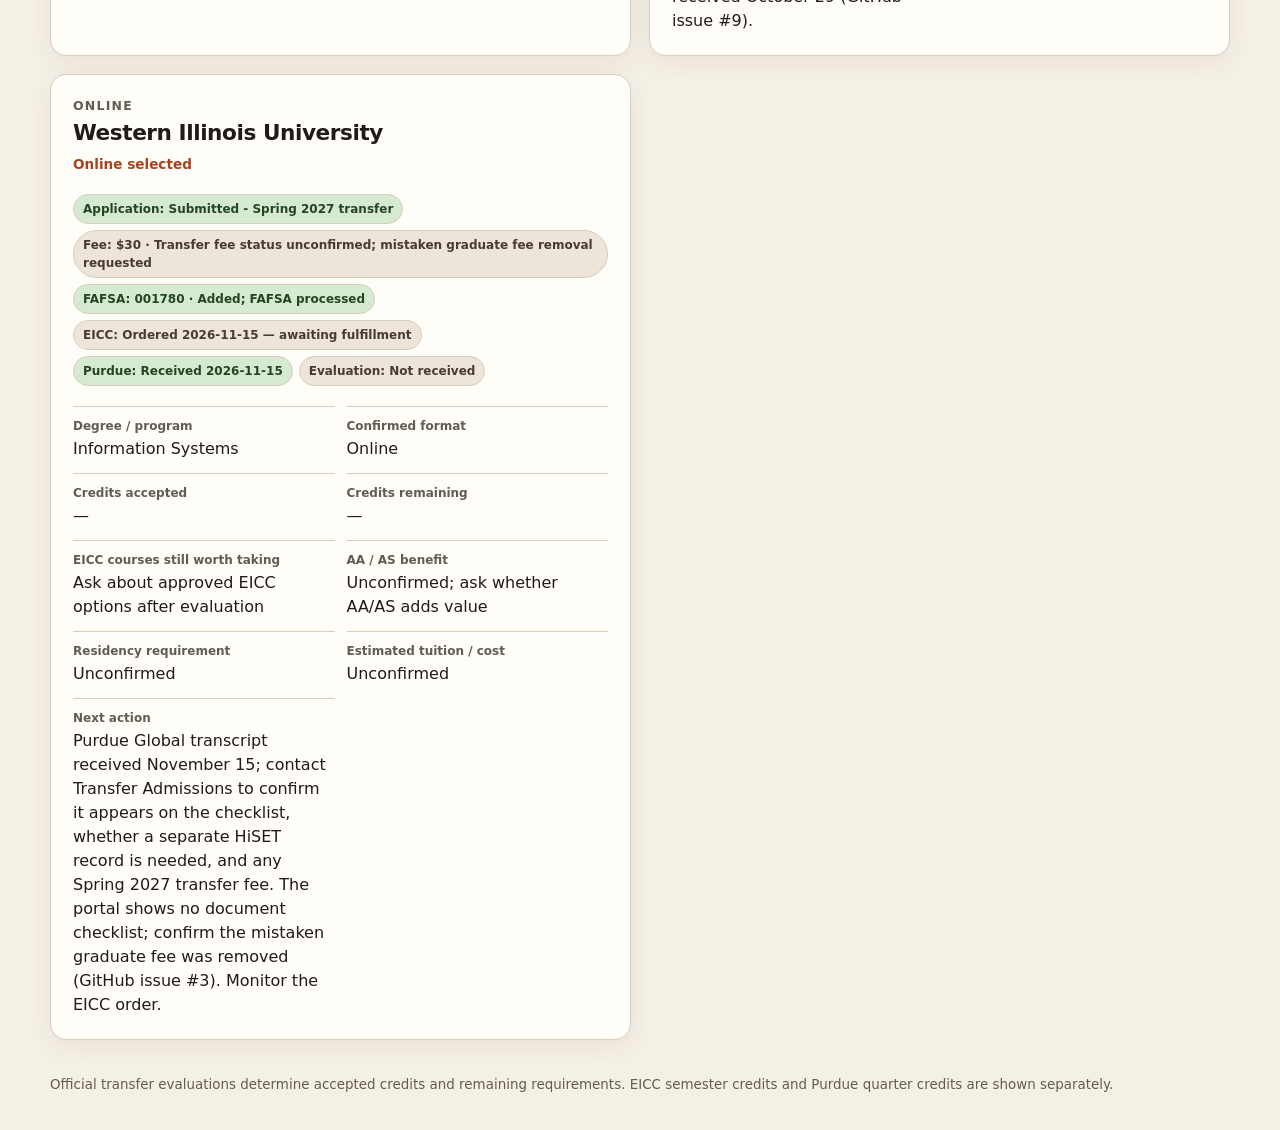
==== commit d91f9eaf: "Refresh dashboard data script cache" ====
--- a/index.html
+++ b/index.html
@@ -15,7 +15,7 @@
     }
   </script>
   <link rel="stylesheet" href="style.css?v=transcript-shipping-removed-2026-11-15">
-  <script src="app.js?v=transcript-shipping-removed-2026-11-15" defer></script>
+  <script src="app.js?v=purdue-received-2026-11-16" defer></script>
 </head>
 <body>
   <header class="hero">
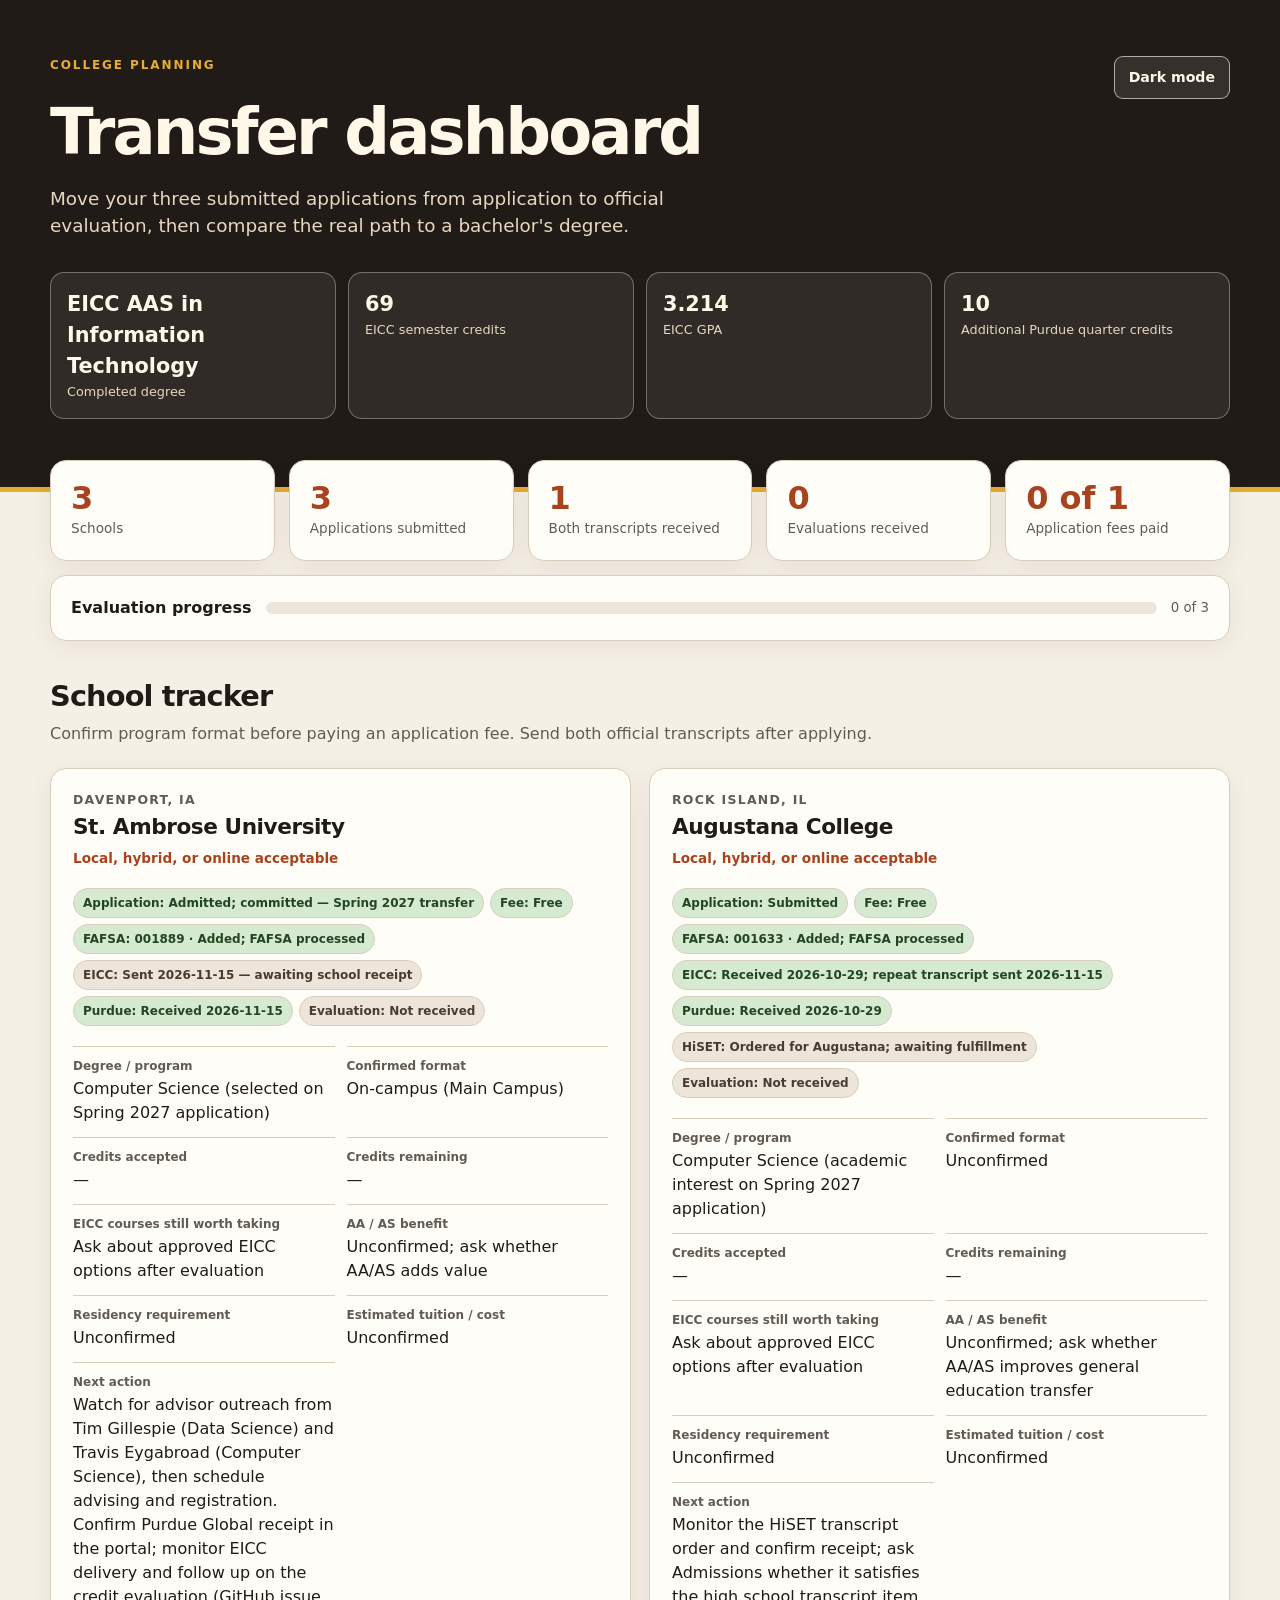
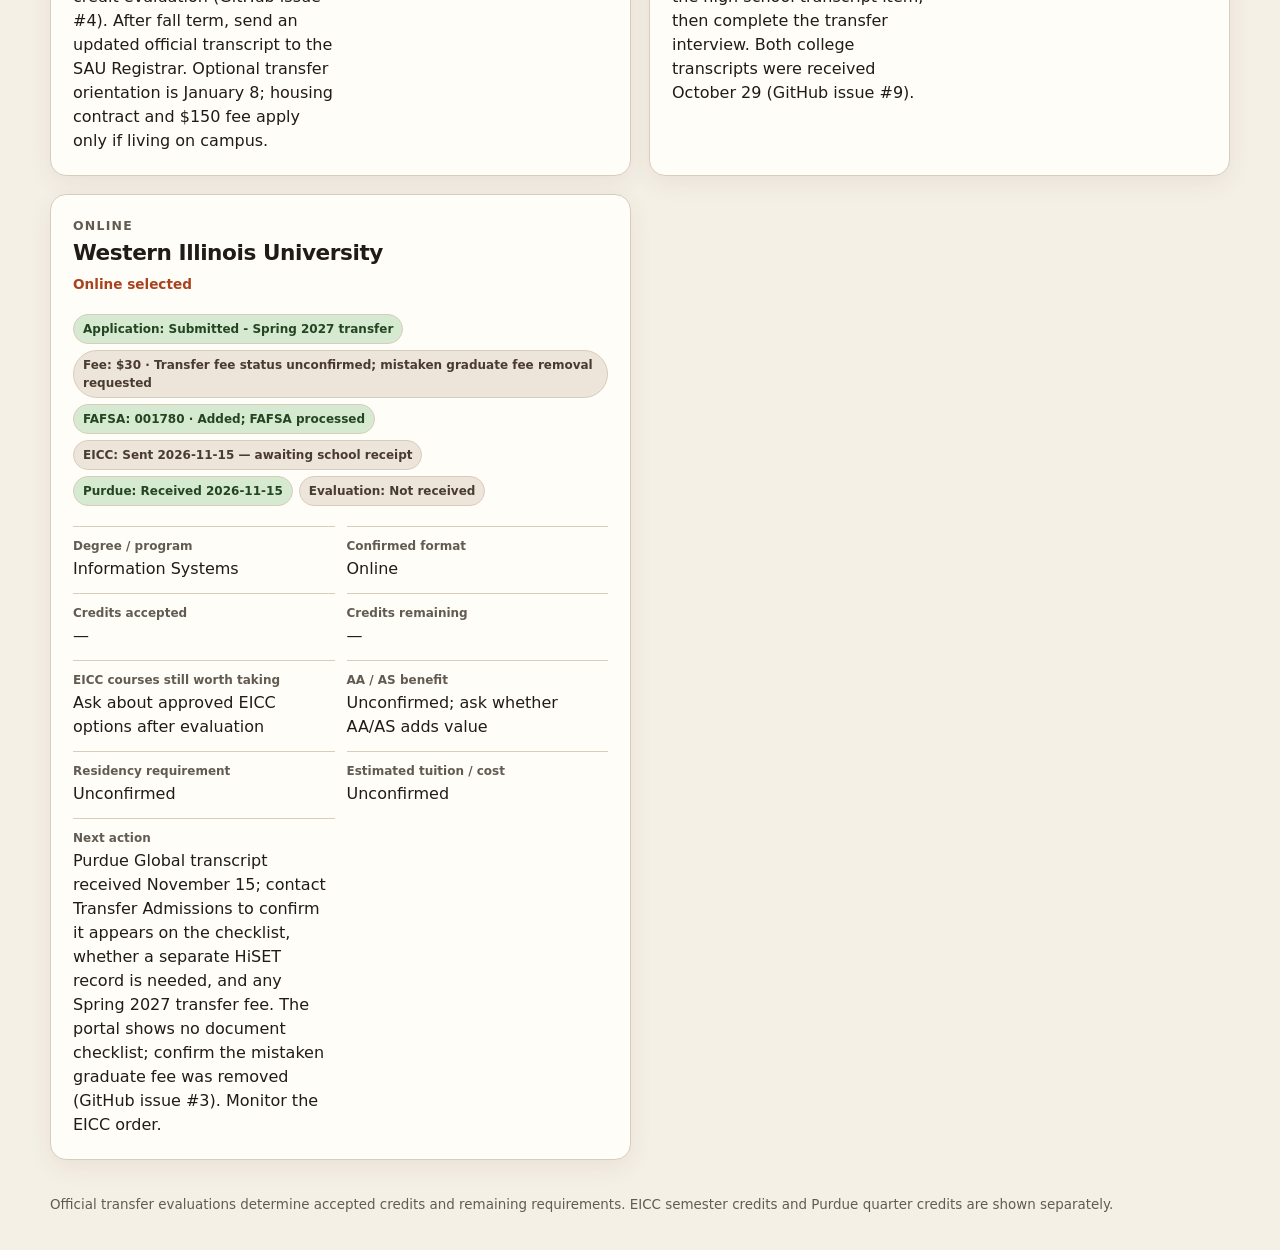
==== commit c3a378e4: "Update college dashboard from admissions emails" ====
--- a/index.html
+++ b/index.html
@@ -15,7 +15,7 @@
     }
   </script>
   <link rel="stylesheet" href="style.css?v=transcript-shipping-removed-2026-11-15">
-  <script src="app.js?v=purdue-received-2026-11-16" defer></script>
+  <script src="app.js?v=sau-admitted-eicc-sent-2026-11-19" defer></script>
 </head>
 <body>
   <header class="hero">
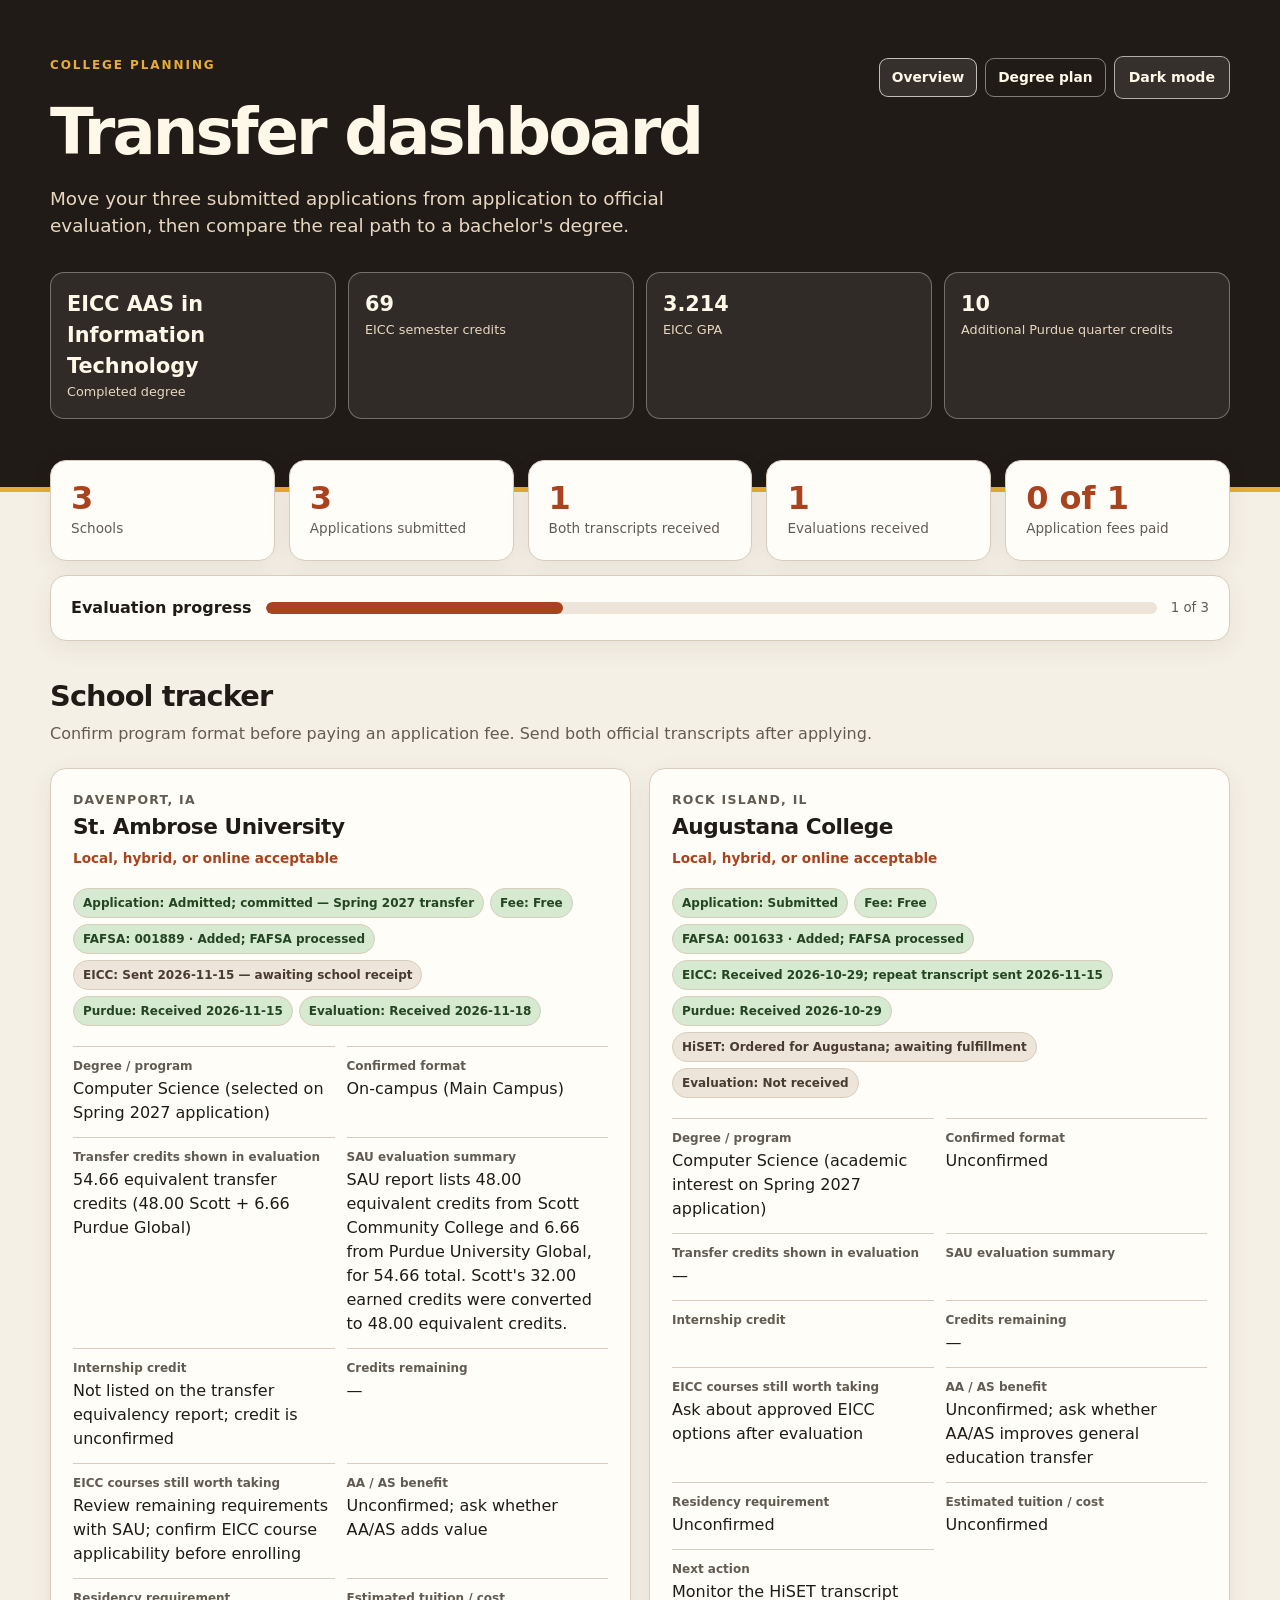
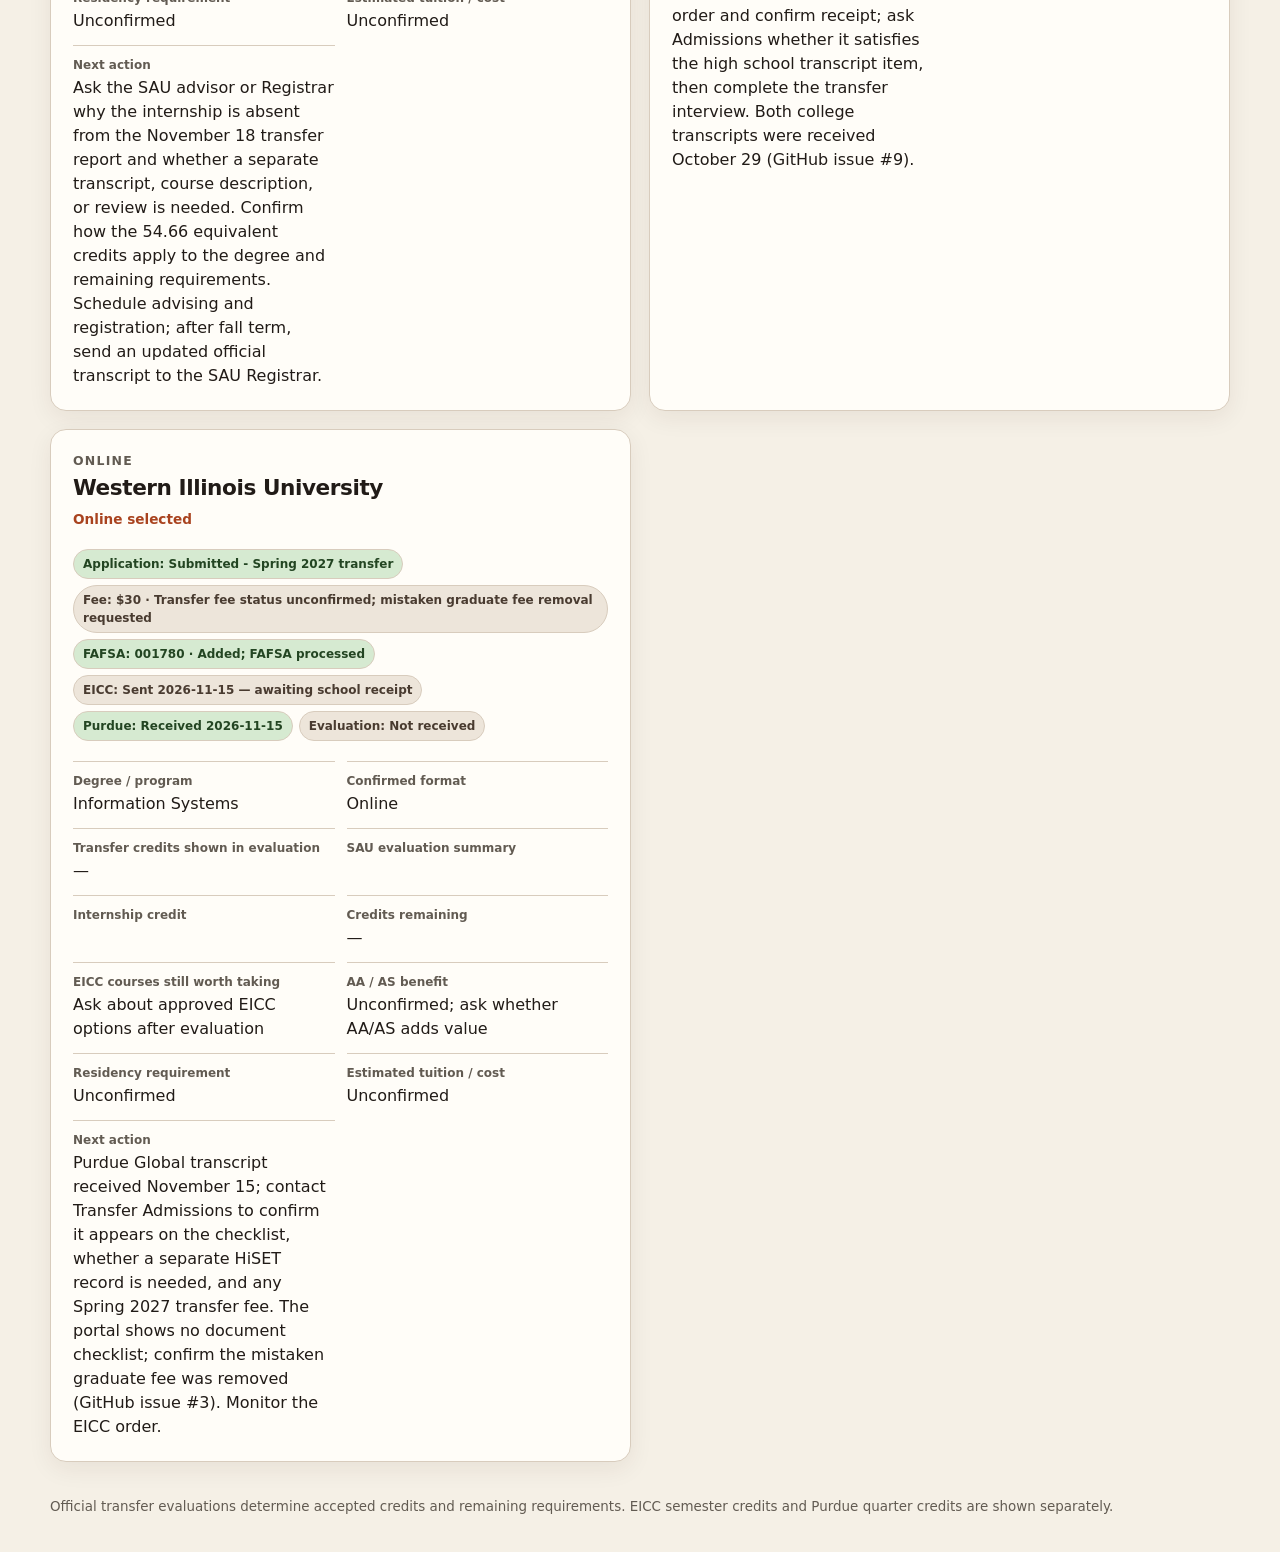
==== commit 6f6979af: "Add SAU degree planning page" ====
--- a/index.html
+++ b/index.html
@@ -14,13 +14,13 @@
       document.documentElement.dataset.theme = matchMedia("(prefers-color-scheme: dark)").matches ? "dark" : "light";
     }
   </script>
-  <link rel="stylesheet" href="style.css?v=transcript-shipping-removed-2026-11-15">
-  <script src="app.js?v=sau-admitted-eicc-sent-2026-11-19" defer></script>
+  <link rel="stylesheet" href="style.css?v=degree-plan-nav-2026-11-19">
+  <script src="app.js?v=sau-transfer-evaluation-2026-11-19" defer></script>
 </head>
 <body>
   <header class="hero">
     <div class="wrap">
-      <div class="hero-top"><p class="eyebrow">College planning</p><button id="theme-toggle" class="theme-toggle" type="button" aria-label="Switch to dark mode" aria-pressed="false">Dark mode</button></div>
+      <div class="hero-top"><p class="eyebrow">College planning</p><nav class="hero-actions" aria-label="Dashboard pages"><a class="page-link" href="index.html" aria-current="page">Overview</a><a class="page-link" href="degree-plan.html">Degree plan</a><button id="theme-toggle" class="theme-toggle" type="button" aria-label="Switch to dark mode" aria-pressed="false">Dark mode</button></nav></div>
       <h1>Transfer dashboard</h1>
       <p class="lead">Move your three submitted applications from application to official evaluation, then compare the real path to a bachelor's degree.</p>
       <div class="baseline" id="baseline"></div>
--- a/style.css
+++ b/style.css
@@ -21,6 +21,10 @@
 .wrap{width:min(1180px,calc(100% - 40px));margin:auto}
 .hero{background:var(--hero);color:var(--hero-text);padding:56px 0 68px;border-bottom:5px solid var(--highlight)}
 .hero-top{display:flex;align-items:start;justify-content:space-between;gap:16px}
+.hero-actions{display:flex;align-items:center;gap:8px;flex-wrap:wrap;justify-content:flex-end}
+.page-link{color:var(--hero-text);text-decoration:none;border:1px solid #ffffff6e;border-radius:9px;padding:8px 12px;font-size:.86rem;font-weight:700}
+.page-link[aria-current="page"]{background:#ffffff18;border-color:#ffffffb0}
+.page-link:hover{text-decoration:underline}
 .eyebrow{text-transform:uppercase;letter-spacing:.16em;font-size:.75rem;font-weight:800;color:var(--highlight);margin:0 0 10px}
 h1{font-size:clamp(2.4rem,5vw,4.3rem);line-height:1.05;letter-spacing:-.045em;margin:0}
 .lead{max-width:680px;font-size:1.15rem;color:var(--hero-muted)}
